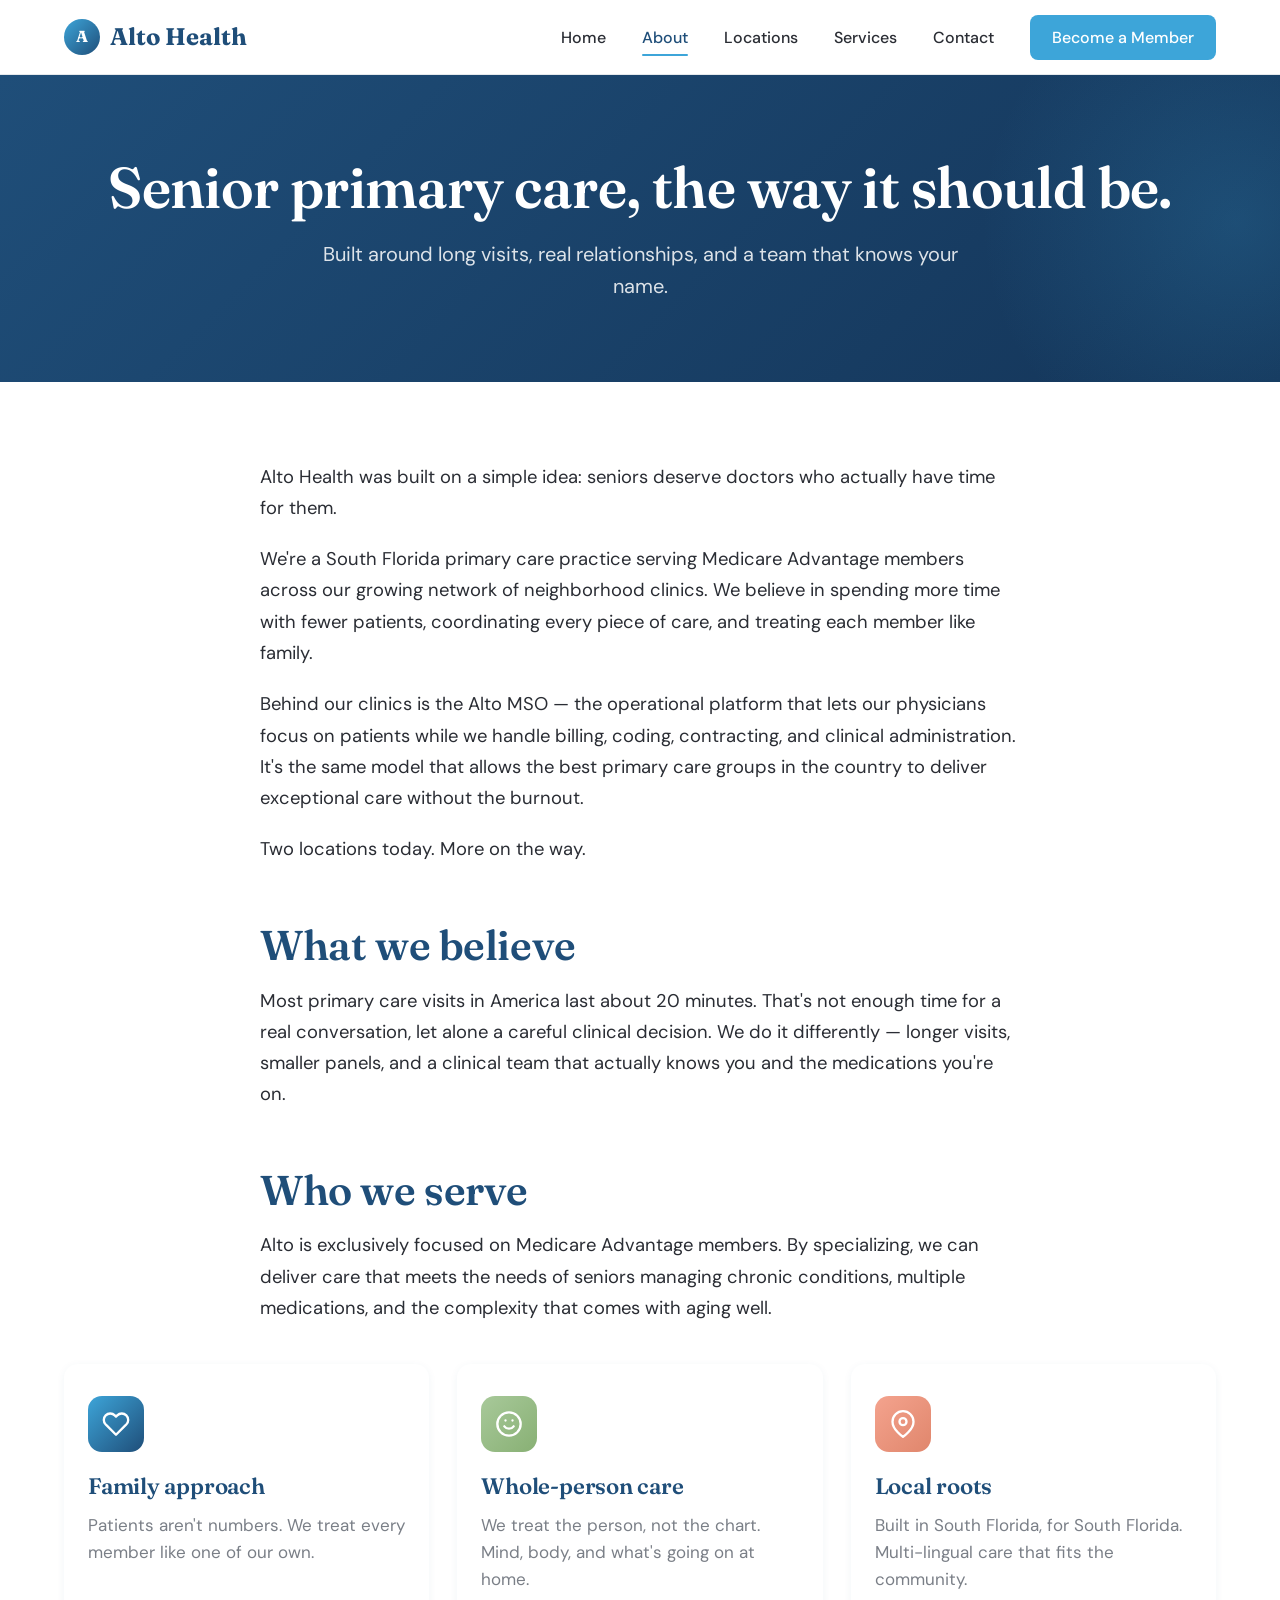
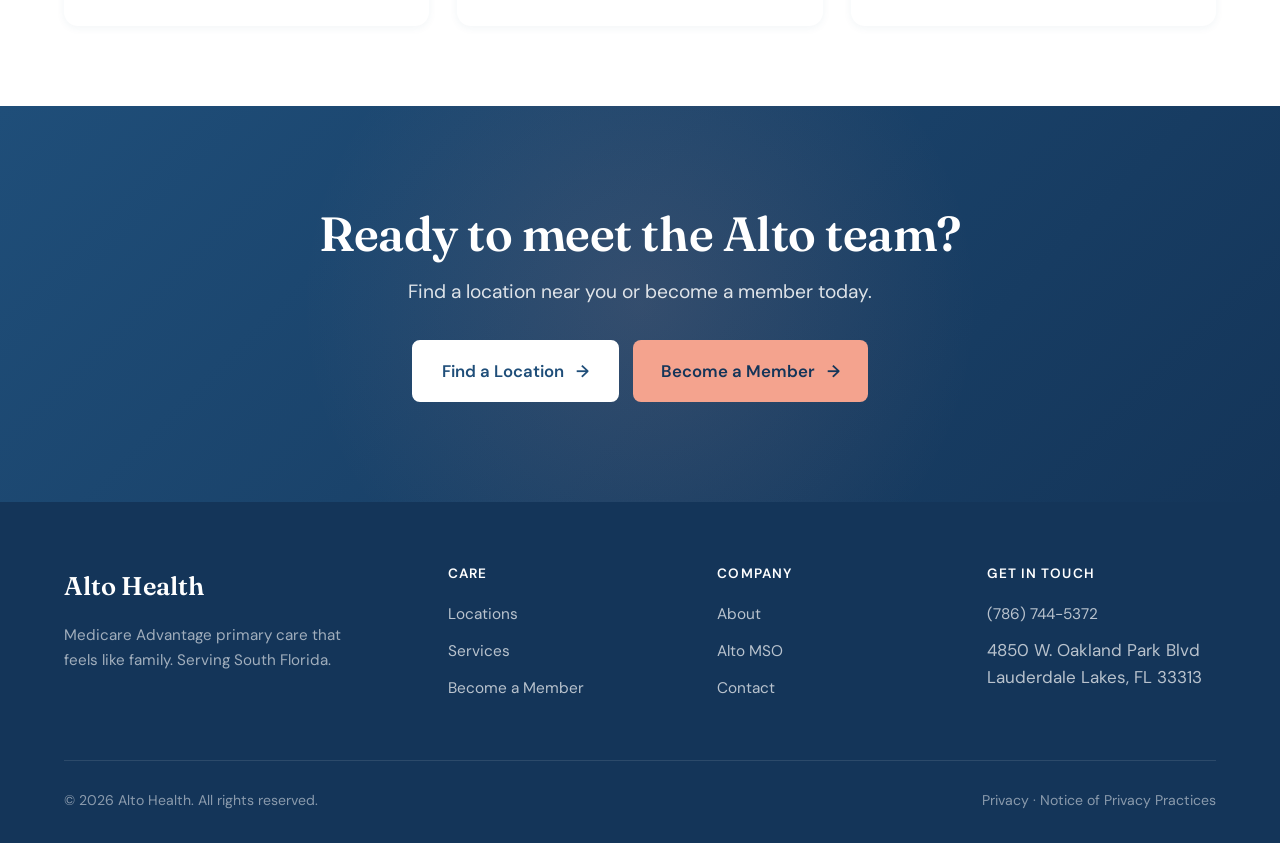
==== about.html @ cd8a2cc4 "Add files via upload" ====
<!DOCTYPE html>
<html lang="en">
<head>
<meta charset="UTF-8" />
<meta name="viewport" content="width=device-width, initial-scale=1.0" />
<title>About | Alto Health</title>
<meta name="description" content="Alto Health is a Medicare Advantage primary care practice serving South Florida — built around long visits, real relationships, and care that's coordinated for you." />
<link rel="preconnect" href="https://fonts.googleapis.com" />
<link rel="preconnect" href="https://fonts.gstatic.com" crossorigin />
<link href="https://fonts.googleapis.com/css2?family=Fraunces:opsz,wght@9..144,500;9..144,600;9..144,700&family=DM+Sans:wght@400;500;600;700&display=swap" rel="stylesheet" />
<link rel="stylesheet" href="styles.css" />
</head>
<body>

<!-- ===== HEADER ===== -->
<header class="site-header">
  <div class="nav-wrap">
    <a href="index.html" class="brand">
      <span class="brand-mark">A</span>
      Alto Health
    </a>
    <button class="mobile-toggle" aria-label="Toggle menu" onclick="document.querySelector('.nav-links').classList.toggle('open')">
      <span></span><span></span><span></span>
    </button>
    <ul class="nav-links">
      <li><a href="index.html">Home</a></li>
      <li><a href="about.html" class="active">About</a></li>
      <li><a href="locations.html">Locations</a></li>
      <li><a href="services.html">Services</a></li>
      <li><a href="contact.html">Contact</a></li>
      <li><a href="become-a-member.html" class="nav-cta">Become a Member</a></li>
    </ul>
  </div>
</header>

<!-- ===== PAGE BANNER ===== -->
<section class="page-banner">
  <div class="container page-banner-inner">
    <h1>Senior primary care, the way it should be.</h1>
    <p>Built around long visits, real relationships, and a team that knows your name.</p>
  </div>
</section>

<!-- ===== ABOUT BODY ===== -->
<section>
  <div class="container">
    <div class="about-body">
      <p>Alto Health was built on a simple idea: seniors deserve doctors who actually have time for them.</p>
      <p>We're a South Florida primary care practice serving Medicare Advantage members across our growing network of neighborhood clinics. We believe in spending more time with fewer patients, coordinating every piece of care, and treating each member like family.</p>
      <p>Behind our clinics is the Alto MSO — the operational platform that lets our physicians focus on patients while we handle billing, coding, contracting, and clinical administration. It's the same model that allows the best primary care groups in the country to deliver exceptional care without the burnout.</p>
      <p>Two locations today. More on the way.</p>

      <h2>What we believe</h2>
      <p>Most primary care visits in America last about 20 minutes. That's not enough time for a real conversation, let alone a careful clinical decision. We do it differently — longer visits, smaller panels, and a clinical team that actually knows you and the medications you're on.</p>

      <h2>Who we serve</h2>
      <p>Alto is exclusively focused on Medicare Advantage members. By specializing, we can deliver care that meets the needs of seniors managing chronic conditions, multiple medications, and the complexity that comes with aging well.</p>
    </div>

    <div class="values-grid">
      <div class="value-card">
        <div class="value-icon">
          <svg width="28" height="28" viewBox="0 0 24 24" fill="none" stroke="currentColor" stroke-width="2" stroke-linecap="round" stroke-linejoin="round"><path d="M20.84 4.61a5.5 5.5 0 0 0-7.78 0L12 5.67l-1.06-1.06a5.5 5.5 0 0 0-7.78 7.78l1.06 1.06L12 21.23l7.78-7.78 1.06-1.06a5.5 5.5 0 0 0 0-7.78z"/></svg>
        </div>
        <h3>Family approach</h3>
        <p>Patients aren't numbers. We treat every member like one of our own.</p>
      </div>
      <div class="value-card">
        <div class="value-icon green">
          <svg width="28" height="28" viewBox="0 0 24 24" fill="none" stroke="currentColor" stroke-width="2" stroke-linecap="round" stroke-linejoin="round"><circle cx="12" cy="12" r="10"/><path d="M8 14s1.5 2 4 2 4-2 4-2"/><line x1="9" y1="9" x2="9.01" y2="9"/><line x1="15" y1="9" x2="15.01" y2="9"/></svg>
        </div>
        <h3>Whole-person care</h3>
        <p>We treat the person, not the chart. Mind, body, and what's going on at home.</p>
      </div>
      <div class="value-card">
        <div class="value-icon coral">
          <svg width="28" height="28" viewBox="0 0 24 24" fill="none" stroke="currentColor" stroke-width="2" stroke-linecap="round" stroke-linejoin="round"><path d="M21 10c0 7-9 13-9 13s-9-6-9-13a9 9 0 0 1 18 0z"/><circle cx="12" cy="10" r="3"/></svg>
        </div>
        <h3>Local roots</h3>
        <p>Built in South Florida, for South Florida. Multi-lingual care that fits the community.</p>
      </div>
    </div>
  </div>
</section>

<!-- ===== FINAL CTA ===== -->
<section class="cta-strip">
  <div class="container cta-strip-inner">
    <h2>Ready to meet the Alto team?</h2>
    <p>Find a location near you or become a member today.</p>
    <div class="hero-ctas" style="justify-content:center;">
      <a href="locations.html" class="btn btn-secondary btn-arrow">Find a Location</a>
      <a href="become-a-member.html" class="btn btn-coral btn-arrow">Become a Member</a>
    </div>
  </div>
</section>

<!-- ===== FOOTER ===== -->
<footer class="site-footer">
  <div class="container">
    <div class="footer-grid">
      <div>
        <div class="footer-brand">Alto Health</div>
        <p class="footer-tagline">Medicare Advantage primary care that feels like family. Serving South Florida.</p>
      </div>
      <div class="footer-col">
        <h4>Care</h4>
        <ul>
          <li><a href="locations.html">Locations</a></li>
          <li><a href="services.html">Services</a></li>
          <li><a href="become-a-member.html">Become a Member</a></li>
        </ul>
      </div>
      <div class="footer-col">
        <h4>Company</h4>
        <ul>
          <li><a href="about.html">About</a></li>
          <li><a href="services.html#mso">Alto MSO</a></li>
          <li><a href="contact.html">Contact</a></li>
        </ul>
      </div>
      <div class="footer-col">
        <h4>Get in Touch</h4>
        <ul>
          <li><a href="tel:7867445372">(786) 744-5372</a></li>
          <li>4850 W. Oakland Park Blvd<br />Lauderdale Lakes, FL 33313</li>
        </ul>
      </div>
    </div>
    <div class="footer-bottom">
      <div>© 2026 Alto Health. All rights reserved.</div>
      <div><a href="#">Privacy</a> · <a href="#">Notice of Privacy Practices</a></div>
    </div>
  </div>
</footer>

</body>
</html>
---- styles.css ----
/* =========================================================
   Alto Health — Shared Stylesheet
   Brand: Senior-focused Medicare Advantage primary care
   ========================================================= */

:root {
  /* Brand colors */
  --alto-blue: #3DA5D9;
  --alto-blue-dark: #2B8AB8;
  --navy: #1F4E79;
  --navy-deep: #143559;
  --coral: #F4A38E;
  --coral-deep: #E0866C;
  --wellness-green: #A8C99A;
  --wellness-green-deep: #88B074;

  /* Neutrals */
  --cloud-white: #F7F9FB;
  --fog-gray: #E5E9EC;
  --fog-gray-warm: #EFEEEA;
  --cool-gray: #7A7F87;
  --charcoal: #2A2D34;
  --white: #FFFFFF;

  /* Type scale */
  --font-display: "Fraunces", Georgia, serif;
  --font-sans: "DM Sans", -apple-system, BlinkMacSystemFont, sans-serif;

  /* Spacing & layout */
  --max-width: 1200px;
  --gutter: 24px;
  --radius-sm: 8px;
  --radius-md: 14px;
  --radius-lg: 24px;

  /* Shadows */
  --shadow-sm: 0 2px 8px rgba(31, 78, 121, 0.06);
  --shadow-md: 0 8px 24px rgba(31, 78, 121, 0.08);
  --shadow-lg: 0 18px 48px rgba(31, 78, 121, 0.12);
}

/* =========================================================
   Reset & base
   ========================================================= */
*, *::before, *::after { box-sizing: border-box; }
html { scroll-behavior: smooth; }
body {
  margin: 0;
  font-family: var(--font-sans);
  font-size: 17px;
  line-height: 1.6;
  color: var(--charcoal);
  background: var(--white);
  -webkit-font-smoothing: antialiased;
  -moz-osx-font-smoothing: grayscale;
}
img { max-width: 100%; height: auto; display: block; }
a { color: var(--navy); text-decoration: none; }
a:hover { color: var(--alto-blue); }

h1, h2, h3, h4 {
  font-family: var(--font-display);
  font-weight: 600;
  letter-spacing: -0.01em;
  color: var(--navy);
  margin: 0 0 16px 0;
  line-height: 1.15;
}
h1 { font-size: clamp(2.4rem, 5vw, 3.6rem); }
h2 { font-size: clamp(1.9rem, 3.5vw, 2.6rem); }
h3 { font-size: 1.4rem; }
h4 { font-size: 1.15rem; }

p { margin: 0 0 16px 0; }

/* =========================================================
   Layout
   ========================================================= */
.container {
  max-width: var(--max-width);
  margin: 0 auto;
  padding: 0 var(--gutter);
}

section { padding: 80px 0; }
@media (max-width: 720px) {
  section { padding: 56px 0; }
}

/* =========================================================
   Header / Navigation
   ========================================================= */
.site-header {
  position: sticky;
  top: 0;
  z-index: 100;
  background: rgba(255, 255, 255, 0.95);
  backdrop-filter: saturate(180%) blur(10px);
  -webkit-backdrop-filter: saturate(180%) blur(10px);
  border-bottom: 1px solid var(--fog-gray);
}
.nav-wrap {
  display: flex;
  align-items: center;
  justify-content: space-between;
  padding: 18px var(--gutter);
  max-width: var(--max-width);
  margin: 0 auto;
}
.brand {
  display: flex;
  align-items: center;
  gap: 10px;
  font-family: var(--font-display);
  font-weight: 700;
  font-size: 1.5rem;
  color: var(--navy);
}
.brand-mark {
  width: 36px;
  height: 36px;
  border-radius: 50%;
  background: linear-gradient(135deg, var(--alto-blue), var(--navy));
  display: inline-flex;
  align-items: center;
  justify-content: center;
  color: white;
  font-family: var(--font-display);
  font-weight: 700;
  font-size: 1rem;
}
.nav-links {
  display: flex;
  align-items: center;
  gap: 36px;
  list-style: none;
  margin: 0;
  padding: 0;
}
.nav-links a {
  color: var(--charcoal);
  font-weight: 500;
  font-size: 1rem;
  padding: 8px 0;
  position: relative;
}
.nav-links a:hover { color: var(--alto-blue); }
.nav-links a.active { color: var(--navy); }
.nav-links a.active::after {
  content: "";
  position: absolute;
  bottom: 0; left: 0; right: 0;
  height: 2px;
  background: var(--alto-blue);
  border-radius: 1px;
}
.nav-cta {
  background: var(--alto-blue);
  color: white !important;
  padding: 12px 22px !important;
  border-radius: var(--radius-sm);
  font-weight: 600;
  transition: background 0.2s ease, transform 0.2s ease;
}
.nav-cta:hover {
  background: var(--alto-blue-dark);
  color: white !important;
  transform: translateY(-1px);
}
.nav-cta::after { display: none !important; }

.mobile-toggle {
  display: none;
  background: none;
  border: none;
  cursor: pointer;
  padding: 8px;
}
.mobile-toggle span {
  display: block;
  width: 24px;
  height: 2px;
  background: var(--navy);
  margin: 5px 0;
  transition: 0.3s;
}

@media (max-width: 880px) {
  .nav-links {
    position: fixed;
    top: 70px;
    right: -100%;
    flex-direction: column;
    background: white;
    width: 80%;
    max-width: 320px;
    height: calc(100vh - 70px);
    padding: 32px 24px;
    gap: 20px;
    align-items: flex-start;
    box-shadow: var(--shadow-lg);
    transition: right 0.3s ease;
  }
  .nav-links.open { right: 0; }
  .nav-links li { width: 100%; }
  .nav-cta { display: inline-block; }
  .mobile-toggle { display: block; }
}

/* =========================================================
   Buttons
   ========================================================= */
.btn {
  display: inline-flex;
  align-items: center;
  justify-content: center;
  gap: 8px;
  padding: 16px 28px;
  border-radius: var(--radius-sm);
  font-family: var(--font-sans);
  font-weight: 600;
  font-size: 1.05rem;
  text-decoration: none;
  border: none;
  cursor: pointer;
  transition: all 0.2s ease;
  white-space: nowrap;
}
.btn-primary {
  background: var(--alto-blue);
  color: white;
}
.btn-primary:hover {
  background: var(--alto-blue-dark);
  color: white;
  transform: translateY(-2px);
  box-shadow: var(--shadow-md);
}
.btn-secondary {
  background: white;
  color: var(--navy);
  border: 2px solid white;
}
.btn-secondary:hover {
  background: transparent;
  color: white;
  border-color: white;
}
.btn-outline {
  background: transparent;
  color: var(--navy);
  border: 2px solid var(--navy);
}
.btn-outline:hover {
  background: var(--navy);
  color: white;
}
.btn-coral {
  background: var(--coral);
  color: var(--navy-deep);
}
.btn-coral:hover {
  background: var(--coral-deep);
  color: var(--navy-deep);
  transform: translateY(-2px);
}
.btn-arrow::after {
  content: "→";
  margin-left: 4px;
  transition: transform 0.2s ease;
}
.btn-arrow:hover::after { transform: translateX(3px); }

/* =========================================================
   Hero
   ========================================================= */
.hero {
  background: linear-gradient(135deg, var(--navy) 0%, var(--navy-deep) 100%);
  color: white;
  padding: 100px 0 120px;
  position: relative;
  overflow: hidden;
}
.hero::before {
  content: "";
  position: absolute;
  top: -50%;
  right: -20%;
  width: 700px;
  height: 700px;
  background: radial-gradient(circle, rgba(61, 165, 217, 0.25) 0%, transparent 60%);
  border-radius: 50%;
  pointer-events: none;
}
.hero::after {
  content: "";
  position: absolute;
  bottom: -30%;
  left: -10%;
  width: 500px;
  height: 500px;
  background: radial-gradient(circle, rgba(244, 163, 142, 0.15) 0%, transparent 60%);
  border-radius: 50%;
  pointer-events: none;
}
.hero-inner {
  position: relative;
  z-index: 2;
  display: grid;
  grid-template-columns: 1.2fr 1fr;
  gap: 60px;
  align-items: center;
}
.hero h1 {
  color: white;
  font-size: clamp(2.6rem, 5vw, 4rem);
  margin-bottom: 20px;
}
.hero-eyebrow {
  display: inline-block;
  font-size: 0.85rem;
  font-weight: 600;
  letter-spacing: 0.12em;
  text-transform: uppercase;
  color: var(--coral);
  margin-bottom: 20px;
}
.hero-sub {
  font-size: 1.25rem;
  line-height: 1.55;
  color: rgba(255, 255, 255, 0.85);
  margin-bottom: 36px;
  max-width: 540px;
}
.hero-ctas {
  display: flex;
  flex-wrap: wrap;
  gap: 14px;
}
.hero-visual {
  position: relative;
  display: flex;
  justify-content: center;
  align-items: center;
}
.hero-visual-card {
  background: rgba(255, 255, 255, 0.08);
  border: 1px solid rgba(255, 255, 255, 0.15);
  border-radius: var(--radius-lg);
  padding: 32px;
  backdrop-filter: blur(20px);
  -webkit-backdrop-filter: blur(20px);
  max-width: 360px;
  text-align: center;
}
.hero-visual-card img {
  width: 180px;
  height: 180px;
  border-radius: 50%;
  object-fit: cover;
  margin: 0 auto 20px;
  border: 4px solid rgba(255, 255, 255, 0.2);
  box-shadow: 0 12px 40px rgba(0, 0, 0, 0.25);
}
.hero-visual-card .doc-name {
  color: white;
  font-family: var(--font-display);
  font-size: 1.4rem;
  font-weight: 600;
  margin-bottom: 4px;
}
.hero-visual-card .doc-meta {
  color: rgba(255, 255, 255, 0.7);
  font-size: 0.95rem;
  margin-bottom: 16px;
}
.hero-visual-card .doc-tag {
  display: inline-block;
  background: var(--wellness-green);
  color: var(--navy-deep);
  font-size: 0.8rem;
  font-weight: 600;
  padding: 6px 14px;
  border-radius: 100px;
  letter-spacing: 0.04em;
}

@media (max-width: 880px) {
  .hero { padding: 60px 0 80px; }
  .hero-inner {
    grid-template-columns: 1fr;
    gap: 40px;
  }
  .hero-visual-card { margin: 0 auto; }
  .hero-ctas .btn { flex: 1 1 auto; }
}

/* =========================================================
   Section: Three value props
   ========================================================= */
.value-props {
  background: var(--cloud-white);
}
.value-grid {
  display: grid;
  grid-template-columns: repeat(3, 1fr);
  gap: 32px;
  margin-top: 40px;
}
.value-card {
  background: white;
  padding: 36px 28px;
  border-radius: var(--radius-md);
  box-shadow: var(--shadow-sm);
  transition: transform 0.25s ease, box-shadow 0.25s ease;
}
.value-card:hover {
  transform: translateY(-4px);
  box-shadow: var(--shadow-md);
}
.value-icon {
  width: 56px;
  height: 56px;
  border-radius: 14px;
  background: linear-gradient(135deg, var(--alto-blue), var(--navy));
  display: flex;
  align-items: center;
  justify-content: center;
  margin-bottom: 22px;
  color: white;
}
.value-icon.coral { background: linear-gradient(135deg, var(--coral), var(--coral-deep)); }
.value-icon.green { background: linear-gradient(135deg, var(--wellness-green), var(--wellness-green-deep)); }
.value-card h3 { color: var(--navy); margin-bottom: 12px; }
.value-card p { color: var(--cool-gray); margin: 0; }

@media (max-width: 880px) {
  .value-grid { grid-template-columns: 1fr; gap: 20px; }
}

/* =========================================================
   Section: Two big feature cards (Locations / Membership)
   ========================================================= */
.feature-pair {
  background: white;
}
.feature-grid {
  display: grid;
  grid-template-columns: 1fr 1fr;
  gap: 32px;
  margin-top: 40px;
}
.feature-card {
  position: relative;
  border-radius: var(--radius-lg);
  padding: 56px 44px;
  overflow: hidden;
  min-height: 320px;
  display: flex;
  flex-direction: column;
  justify-content: space-between;
  color: white;
  transition: transform 0.3s ease;
}
.feature-card:hover { transform: translateY(-6px); }
.feature-card.locations {
  background: linear-gradient(135deg, var(--alto-blue), var(--navy));
}
.feature-card.membership {
  background: linear-gradient(135deg, var(--coral), var(--coral-deep));
  color: var(--navy-deep);
}
.feature-card.membership h3,
.feature-card.membership p { color: var(--navy-deep); }
.feature-card::before {
  content: "";
  position: absolute;
  top: -50%;
  right: -30%;
  width: 400px;
  height: 400px;
  background: radial-gradient(circle, rgba(255, 255, 255, 0.15) 0%, transparent 60%);
  border-radius: 50%;
}
.feature-card-content { position: relative; z-index: 2; }
.feature-card h3 {
  font-size: 2rem;
  color: white;
  margin-bottom: 14px;
}
.feature-card p {
  font-size: 1.15rem;
  line-height: 1.55;
  opacity: 0.95;
  margin-bottom: 28px;
  max-width: 380px;
}
.feature-card-arrow {
  display: inline-flex;
  align-items: center;
  gap: 10px;
  font-weight: 600;
  font-size: 1.1rem;
  color: white;
  position: relative;
  z-index: 2;
}
.feature-card.membership .feature-card-arrow { color: var(--navy-deep); }

@media (max-width: 880px) {
  .feature-grid { grid-template-columns: 1fr; }
  .feature-card { padding: 40px 28px; min-height: 240px; }
}

/* =========================================================
   Section: About teaser
   ========================================================= */
.about-teaser {
  background: var(--cloud-white);
}
.about-grid {
  display: grid;
  grid-template-columns: 1fr 1fr;
  gap: 60px;
  align-items: center;
}
.about-visual {
  background: linear-gradient(135deg, var(--wellness-green), var(--alto-blue));
  border-radius: var(--radius-lg);
  aspect-ratio: 4/3;
  position: relative;
  overflow: hidden;
  display: flex;
  align-items: center;
  justify-content: center;
}
.about-visual::before {
  content: "";
  position: absolute;
  inset: 0;
  background: linear-gradient(135deg, rgba(31,78,121,0.2), transparent);
}
.about-visual-stat {
  position: relative;
  z-index: 2;
  text-align: center;
  color: white;
}
.about-visual-stat .num {
  font-family: var(--font-display);
  font-size: 5rem;
  font-weight: 600;
  line-height: 1;
  margin-bottom: 8px;
}
.about-visual-stat .label {
  font-size: 1.1rem;
  font-weight: 500;
  letter-spacing: 0.05em;
}
.about-content h2 { margin-bottom: 20px; }
.about-content p {
  font-size: 1.1rem;
  color: var(--cool-gray);
  margin-bottom: 24px;
}

@media (max-width: 880px) {
  .about-grid { grid-template-columns: 1fr; gap: 40px; }
}

/* =========================================================
   Section: Final CTA strip
   ========================================================= */
.cta-strip {
  background: linear-gradient(135deg, var(--navy), var(--navy-deep));
  color: white;
  text-align: center;
  padding: 100px 0;
  position: relative;
  overflow: hidden;
}
.cta-strip::before {
  content: "";
  position: absolute;
  top: 50%;
  left: 50%;
  transform: translate(-50%, -50%);
  width: 800px;
  height: 800px;
  background: radial-gradient(circle, rgba(244, 163, 142, 0.12) 0%, transparent 60%);
  border-radius: 50%;
}
.cta-strip-inner { position: relative; z-index: 2; }
.cta-strip h2 {
  color: white;
  font-size: clamp(2rem, 4vw, 3rem);
  margin-bottom: 16px;
}
.cta-strip p {
  font-size: 1.2rem;
  color: rgba(255, 255, 255, 0.85);
  max-width: 600px;
  margin: 0 auto 32px;
}

/* =========================================================
   Page banner (sub-pages)
   ========================================================= */
.page-banner {
  background: linear-gradient(135deg, var(--navy), var(--navy-deep));
  color: white;
  padding: 80px 0;
  text-align: center;
  position: relative;
  overflow: hidden;
}
.page-banner::before {
  content: "";
  position: absolute;
  top: -50%;
  right: -20%;
  width: 600px;
  height: 600px;
  background: radial-gradient(circle, rgba(61, 165, 217, 0.2) 0%, transparent 60%);
  border-radius: 50%;
}
.page-banner-inner { position: relative; z-index: 2; }
.page-banner h1 {
  color: white;
  margin-bottom: 16px;
}
.page-banner p {
  font-size: 1.25rem;
  color: rgba(255, 255, 255, 0.85);
  max-width: 640px;
  margin: 0 auto;
}

/* =========================================================
   Locations page
   ========================================================= */
.locations-grid {
  display: grid;
  grid-template-columns: 1fr 1fr;
  gap: 36px;
  margin-top: 0;
}
.location-card {
  background: white;
  border-radius: var(--radius-lg);
  overflow: hidden;
  box-shadow: var(--shadow-sm);
  transition: transform 0.25s ease, box-shadow 0.25s ease;
  display: flex;
  flex-direction: column;
}
.location-card:hover {
  transform: translateY(-4px);
  box-shadow: var(--shadow-lg);
}
.location-photo {
  width: 100%;
  aspect-ratio: 4/3;
  background: linear-gradient(135deg, var(--alto-blue), var(--navy));
  position: relative;
  display: flex;
  align-items: center;
  justify-content: center;
  overflow: hidden;
}
.location-photo img {
  width: 100%;
  height: 100%;
  object-fit: cover;
  object-position: center top;
}
.location-photo.coming-soon {
  background: linear-gradient(135deg, var(--fog-gray), var(--cool-gray));
  flex-direction: column;
  color: white;
}
.location-photo.coming-soon .badge {
  background: white;
  color: var(--navy);
  padding: 8px 18px;
  border-radius: 100px;
  font-size: 0.85rem;
  font-weight: 600;
  letter-spacing: 0.06em;
  text-transform: uppercase;
  margin-bottom: 16px;
}
.location-photo.coming-soon .icon-large {
  font-size: 4rem;
  opacity: 0.5;
}
.status-badge {
  position: absolute;
  top: 20px;
  left: 20px;
  background: var(--wellness-green);
  color: var(--navy-deep);
  padding: 6px 14px;
  border-radius: 100px;
  font-size: 0.78rem;
  font-weight: 700;
  letter-spacing: 0.06em;
  text-transform: uppercase;
  z-index: 2;
}
.location-body {
  padding: 32px 28px;
  flex: 1;
  display: flex;
  flex-direction: column;
}
.location-city {
  font-family: var(--font-display);
  font-size: 1.75rem;
  font-weight: 600;
  color: var(--navy);
  margin-bottom: 4px;
}
.location-tagline {
  color: var(--cool-gray);
  font-size: 0.95rem;
  margin-bottom: 24px;
}
.location-doctor {
  display: flex;
  gap: 14px;
  align-items: center;
  padding: 16px;
  background: var(--cloud-white);
  border-radius: var(--radius-md);
  margin-bottom: 20px;
}
.location-doctor img {
  width: 56px;
  height: 56px;
  border-radius: 50%;
  object-fit: cover;
}
.location-doctor-name {
  font-weight: 600;
  color: var(--navy);
  margin-bottom: 2px;
}
.location-doctor-meta {
  font-size: 0.88rem;
  color: var(--cool-gray);
}
.location-info { margin-bottom: 24px; }
.location-info-row {
  display: flex;
  gap: 12px;
  align-items: flex-start;
  padding: 10px 0;
  border-bottom: 1px solid var(--fog-gray);
  font-size: 0.98rem;
}
.location-info-row:last-child { border-bottom: none; }
.location-info-icon {
  width: 20px;
  flex-shrink: 0;
  color: var(--alto-blue);
  margin-top: 2px;
}
.location-info-content { flex: 1; }
.location-info-label {
  display: block;
  font-size: 0.78rem;
  font-weight: 600;
  letter-spacing: 0.06em;
  text-transform: uppercase;
  color: var(--cool-gray);
  margin-bottom: 2px;
}
.location-info-value { color: var(--charcoal); }
.location-info-value a { color: var(--charcoal); font-weight: 500; }
.location-info-value a:hover { color: var(--alto-blue); }
.location-actions {
  display: flex;
  gap: 12px;
  margin-top: auto;
  flex-wrap: wrap;
}
.location-actions .btn { flex: 1 1 auto; padding: 14px 20px; font-size: 0.98rem; }

@media (max-width: 880px) {
  .locations-grid { grid-template-columns: 1fr; }
}

/* =========================================================
   Services page
   ========================================================= */
.service-block {
  display: grid;
  grid-template-columns: 1fr 1.3fr;
  gap: 60px;
  align-items: center;
  padding: 80px 0;
  border-bottom: 1px solid var(--fog-gray);
}
.service-block:last-child { border-bottom: none; }
.service-block:nth-child(even) { direction: rtl; }
.service-block:nth-child(even) > * { direction: ltr; }
.service-visual {
  border-radius: var(--radius-lg);
  aspect-ratio: 5/4;
  display: flex;
  flex-direction: column;
  justify-content: center;
  align-items: center;
  padding: 40px;
  position: relative;
  overflow: hidden;
}
.service-visual.clinic {
  background: linear-gradient(135deg, var(--alto-blue), var(--navy));
  color: white;
}
.service-visual.mso {
  background: linear-gradient(135deg, var(--wellness-green), var(--alto-blue));
  color: white;
}
.service-visual::before {
  content: "";
  position: absolute;
  top: -30%;
  right: -20%;
  width: 400px;
  height: 400px;
  background: radial-gradient(circle, rgba(255,255,255,0.15) 0%, transparent 60%);
  border-radius: 50%;
}
.service-visual-content {
  position: relative;
  z-index: 2;
  text-align: center;
}
.service-visual-icon {
  font-size: 4rem;
  margin-bottom: 16px;
  opacity: 0.95;
}
.service-visual-label {
  font-family: var(--font-display);
  font-size: 1.25rem;
  font-weight: 600;
  letter-spacing: 0.04em;
}
.service-content .eyebrow {
  display: inline-block;
  font-size: 0.85rem;
  font-weight: 600;
  letter-spacing: 0.12em;
  text-transform: uppercase;
  color: var(--alto-blue);
  margin-bottom: 14px;
}
.service-content h2 { margin-bottom: 12px; }
.service-content .subhead {
  font-size: 1.2rem;
  color: var(--navy);
  font-weight: 500;
  margin-bottom: 20px;
}
.service-content p { color: var(--cool-gray); font-size: 1.05rem; }
.service-content ul {
  list-style: none;
  padding: 0;
  margin: 24px 0 32px;
}
.service-content ul li {
  padding: 10px 0 10px 32px;
  position: relative;
  color: var(--charcoal);
}
.service-content ul li::before {
  content: "✓";
  position: absolute;
  left: 0;
  top: 10px;
  width: 22px;
  height: 22px;
  background: var(--wellness-green);
  color: var(--navy-deep);
  border-radius: 50%;
  font-size: 0.8rem;
  font-weight: 700;
  display: flex;
  align-items: center;
  justify-content: center;
}

@media (max-width: 880px) {
  .service-block {
    grid-template-columns: 1fr;
    gap: 32px;
    padding: 56px 0;
  }
  .service-block:nth-child(even) { direction: ltr; }
}

/* =========================================================
   Forms (Become a Member, Contact)
   ========================================================= */
.form-section { background: var(--cloud-white); }
.form-grid {
  display: grid;
  grid-template-columns: 1fr 1.2fr;
  gap: 60px;
  align-items: start;
}
.form-content h2 { margin-bottom: 16px; }
.form-content p {
  color: var(--cool-gray);
  font-size: 1.05rem;
  margin-bottom: 24px;
}
.form-content ol {
  padding-left: 0;
  list-style: none;
  counter-reset: stepcount;
  margin-bottom: 32px;
}
.form-content ol li {
  counter-increment: stepcount;
  padding: 12px 0 12px 48px;
  position: relative;
  color: var(--charcoal);
}
.form-content ol li::before {
  content: counter(stepcount);
  position: absolute;
  left: 0;
  top: 8px;
  width: 32px;
  height: 32px;
  background: var(--alto-blue);
  color: white;
  border-radius: 50%;
  font-family: var(--font-display);
  font-weight: 600;
  display: flex;
  align-items: center;
  justify-content: center;
}
.form-callout {
  background: var(--navy);
  color: white;
  padding: 20px 24px;
  border-radius: var(--radius-md);
  margin-top: 20px;
}
.form-callout strong {
  display: block;
  font-family: var(--font-display);
  font-size: 1.5rem;
  margin-top: 4px;
}

.form-card {
  background: white;
  padding: 40px;
  border-radius: var(--radius-lg);
  box-shadow: var(--shadow-md);
}
.form-card h3 {
  margin-bottom: 24px;
  color: var(--navy);
}
.form-row {
  display: grid;
  grid-template-columns: 1fr 1fr;
  gap: 16px;
  margin-bottom: 16px;
}
.form-field {
  display: flex;
  flex-direction: column;
  margin-bottom: 16px;
}
.form-field label {
  font-size: 0.88rem;
  font-weight: 600;
  color: var(--charcoal);
  margin-bottom: 6px;
}
.form-field input,
.form-field select,
.form-field textarea {
  font-family: var(--font-sans);
  font-size: 1rem;
  padding: 12px 14px;
  border: 1.5px solid var(--fog-gray);
  border-radius: var(--radius-sm);
  background: white;
  color: var(--charcoal);
  transition: border-color 0.2s ease;
}
.form-field input:focus,
.form-field select:focus,
.form-field textarea:focus {
  outline: none;
  border-color: var(--alto-blue);
}
.form-field textarea { resize: vertical; min-height: 100px; }
.form-card .btn { width: 100%; margin-top: 8px; }

@media (max-width: 880px) {
  .form-grid { grid-template-columns: 1fr; gap: 40px; }
  .form-row { grid-template-columns: 1fr; }
  .form-card { padding: 28px; }
}

/* =========================================================
   About page
   ========================================================= */
.about-body {
  max-width: 760px;
  margin: 0 auto;
  font-size: 1.15rem;
  color: var(--charcoal);
}
.about-body p { margin-bottom: 20px; line-height: 1.7; }
.about-body h2 {
  margin-top: 56px;
  margin-bottom: 16px;
}
.about-body h2:first-child { margin-top: 0; }

.values-grid {
  display: grid;
  grid-template-columns: repeat(3, 1fr);
  gap: 28px;
  margin-top: 40px;
}
.values-grid .value-card { padding: 32px 24px; }

@media (max-width: 880px) {
  .values-grid { grid-template-columns: 1fr; }
}

/* =========================================================
   Footer
   ========================================================= */
.site-footer {
  background: var(--navy-deep);
  color: rgba(255, 255, 255, 0.7);
  padding: 64px 0 32px;
}
.footer-grid {
  display: grid;
  grid-template-columns: 1.5fr 1fr 1fr 1fr;
  gap: 40px;
  margin-bottom: 48px;
}
.footer-brand {
  font-family: var(--font-display);
  color: white;
  font-size: 1.6rem;
  font-weight: 600;
  margin-bottom: 16px;
}
.footer-tagline {
  color: rgba(255, 255, 255, 0.6);
  font-size: 0.95rem;
  line-height: 1.6;
  max-width: 280px;
}
.footer-col h4 {
  color: white;
  font-family: var(--font-sans);
  font-size: 0.85rem;
  font-weight: 600;
  text-transform: uppercase;
  letter-spacing: 0.08em;
  margin-bottom: 18px;
}
.footer-col ul { list-style: none; padding: 0; margin: 0; }
.footer-col li { margin-bottom: 10px; }
.footer-col a {
  color: rgba(255, 255, 255, 0.7);
  font-size: 0.96rem;
}
.footer-col a:hover { color: white; }
.footer-bottom {
  padding-top: 28px;
  border-top: 1px solid rgba(255, 255, 255, 0.1);
  display: flex;
  justify-content: space-between;
  align-items: center;
  flex-wrap: wrap;
  gap: 16px;
  font-size: 0.88rem;
  color: rgba(255, 255, 255, 0.5);
}
.footer-bottom a { color: rgba(255, 255, 255, 0.5); }
.footer-bottom a:hover { color: white; }

@media (max-width: 880px) {
  .footer-grid { grid-template-columns: 1fr 1fr; gap: 32px; }
}
@media (max-width: 520px) {
  .footer-grid { grid-template-columns: 1fr; }
}

/* =========================================================
   Utilities
   ========================================================= */
.section-eyebrow {
  display: block;
  font-size: 0.85rem;
  font-weight: 600;
  letter-spacing: 0.12em;
  text-transform: uppercase;
  color: var(--alto-blue);
  margin-bottom: 14px;
}
.text-center { text-align: center; }
.section-header {
  text-align: center;
  max-width: 720px;
  margin: 0 auto 16px;
}
.section-header p {
  font-size: 1.15rem;
  color: var(--cool-gray);
}
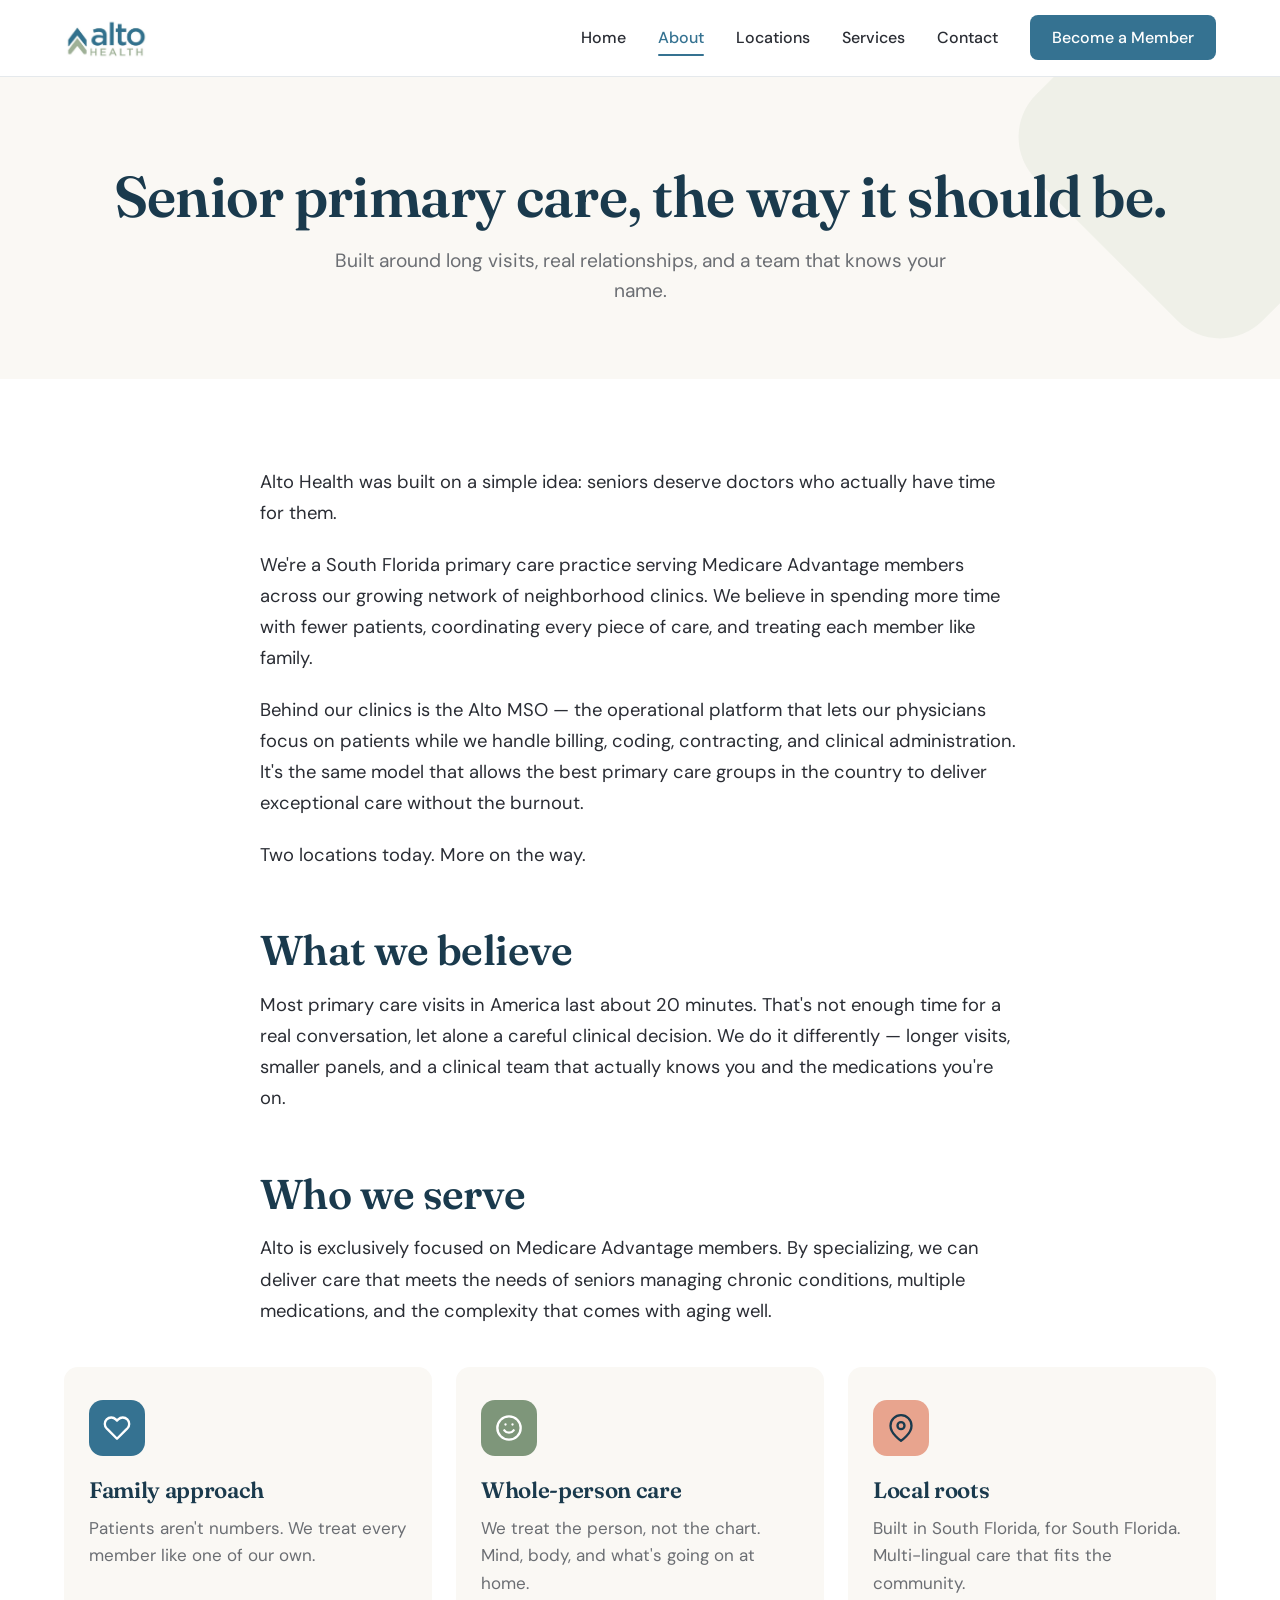
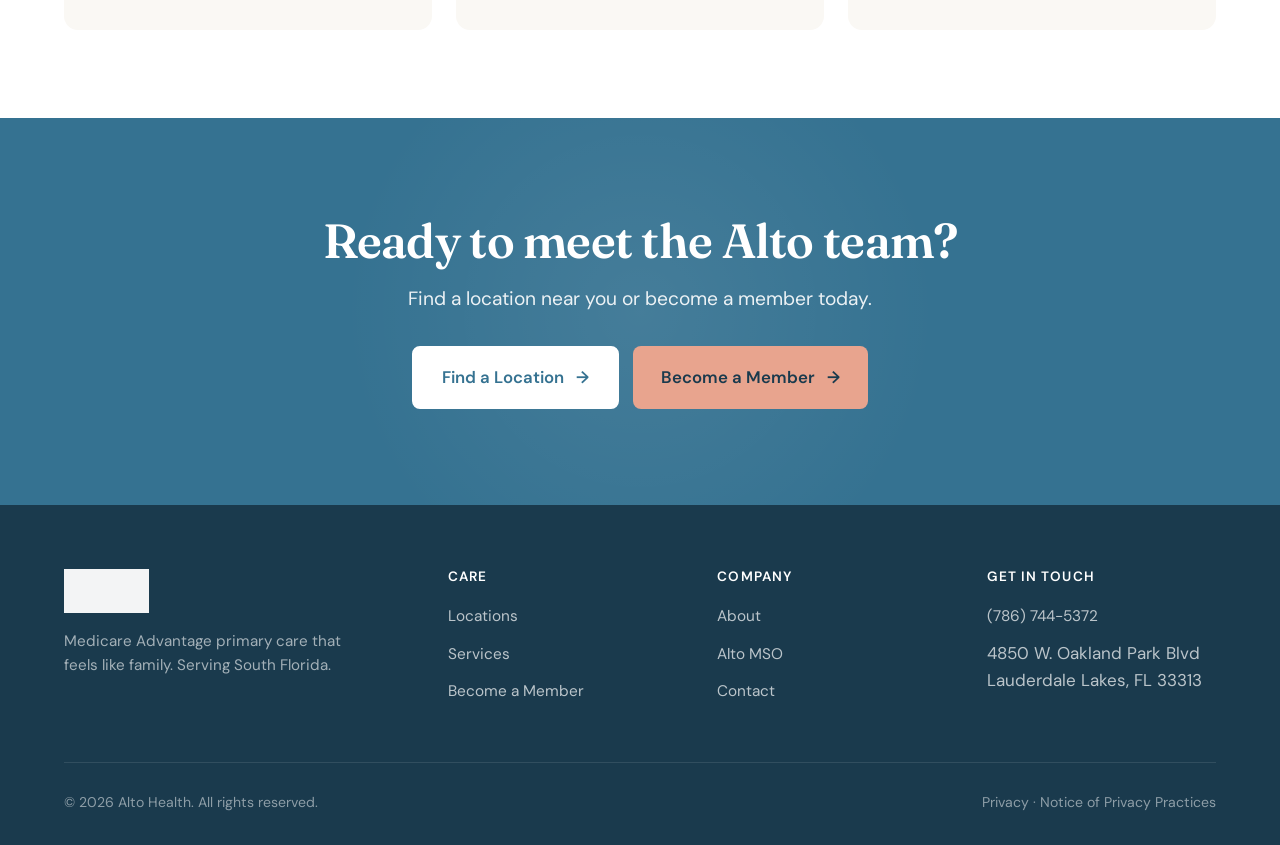
==== commit d8c79022: "v2 — real logo, brand colors, clean hero" ====
--- a/about.html
+++ b/about.html
@@ -12,12 +12,10 @@
 </head>
 <body>
 
-<!-- ===== HEADER ===== -->
 <header class="site-header">
   <div class="nav-wrap">
     <a href="index.html" class="brand">
-      <span class="brand-mark">A</span>
-      Alto Health
+      <img src="images/alto-logo.jpg" alt="Alto Health" />
     </a>
     <button class="mobile-toggle" aria-label="Toggle menu" onclick="document.querySelector('.nav-links').classList.toggle('open')">
       <span></span><span></span><span></span>
@@ -33,7 +31,6 @@
   </div>
 </header>
 
-<!-- ===== PAGE BANNER ===== -->
 <section class="page-banner">
   <div class="container page-banner-inner">
     <h1>Senior primary care, the way it should be.</h1>
@@ -41,17 +38,16 @@
   </div>
 </section>
 
-<!-- ===== ABOUT BODY ===== -->
 <section>
   <div class="container">
     <div class="about-body">
       <p>Alto Health was built on a simple idea: seniors deserve doctors who actually have time for them.</p>
       <p>We're a South Florida primary care practice serving Medicare Advantage members across our growing network of neighborhood clinics. We believe in spending more time with fewer patients, coordinating every piece of care, and treating each member like family.</p>
-      <p>Behind our clinics is the Alto MSO — the operational platform that lets our physicians focus on patients while we handle billing, coding, contracting, and clinical administration. It's the same model that allows the best primary care groups in the country to deliver exceptional care without the burnout.</p>
+      <p>Behind our clinics is the Alto MSO &mdash; the operational platform that lets our physicians focus on patients while we handle billing, coding, contracting, and clinical administration. It's the same model that allows the best primary care groups in the country to deliver exceptional care without the burnout.</p>
       <p>Two locations today. More on the way.</p>
 
       <h2>What we believe</h2>
-      <p>Most primary care visits in America last about 20 minutes. That's not enough time for a real conversation, let alone a careful clinical decision. We do it differently — longer visits, smaller panels, and a clinical team that actually knows you and the medications you're on.</p>
+      <p>Most primary care visits in America last about 20 minutes. That's not enough time for a real conversation, let alone a careful clinical decision. We do it differently &mdash; longer visits, smaller panels, and a clinical team that actually knows you and the medications you're on.</p>
 
       <h2>Who we serve</h2>
       <p>Alto is exclusively focused on Medicare Advantage members. By specializing, we can deliver care that meets the needs of seniors managing chronic conditions, multiple medications, and the complexity that comes with aging well.</p>
@@ -66,7 +62,7 @@
         <p>Patients aren't numbers. We treat every member like one of our own.</p>
       </div>
       <div class="value-card">
-        <div class="value-icon green">
+        <div class="value-icon sage">
           <svg width="28" height="28" viewBox="0 0 24 24" fill="none" stroke="currentColor" stroke-width="2" stroke-linecap="round" stroke-linejoin="round"><circle cx="12" cy="12" r="10"/><path d="M8 14s1.5 2 4 2 4-2 4-2"/><line x1="9" y1="9" x2="9.01" y2="9"/><line x1="15" y1="9" x2="15.01" y2="9"/></svg>
         </div>
         <h3>Whole-person care</h3>
@@ -83,24 +79,22 @@
   </div>
 </section>
 
-<!-- ===== FINAL CTA ===== -->
 <section class="cta-strip">
   <div class="container cta-strip-inner">
     <h2>Ready to meet the Alto team?</h2>
     <p>Find a location near you or become a member today.</p>
     <div class="hero-ctas" style="justify-content:center;">
-      <a href="locations.html" class="btn btn-secondary btn-arrow">Find a Location</a>
+      <a href="locations.html" class="btn btn-secondary btn-arrow" style="background:white;border-color:white;color:var(--alto-teal);">Find a Location</a>
       <a href="become-a-member.html" class="btn btn-coral btn-arrow">Become a Member</a>
     </div>
   </div>
 </section>
 
-<!-- ===== FOOTER ===== -->
 <footer class="site-footer">
   <div class="container">
     <div class="footer-grid">
       <div>
-        <div class="footer-brand">Alto Health</div>
+        <div class="footer-brand"><img src="images/alto-logo.jpg" alt="Alto Health" /></div>
         <p class="footer-tagline">Medicare Advantage primary care that feels like family. Serving South Florida.</p>
       </div>
       <div class="footer-col">
@@ -135,4 +129,4 @@
 </footer>
 
 </body>
-</html>
+</html>
--- a/styles.css
+++ b/styles.css
@@ -1,32 +1,36 @@
 /* =========================================================
    Alto Health — Shared Stylesheet
    Brand: Senior-focused Medicare Advantage primary care
+   Palette sampled from actual Alto logo
    ========================================================= */
 
 :root {
-  /* Brand colors */
-  --alto-blue: #3DA5D9;
-  --alto-blue-dark: #2B8AB8;
-  --navy: #1F4E79;
-  --navy-deep: #143559;
-  --coral: #F4A38E;
-  --coral-deep: #E0866C;
-  --wellness-green: #A8C99A;
-  --wellness-green-deep: #88B074;
+  /* Brand colors — sampled from logo */
+  --alto-teal: #357291;
+  --alto-teal-dark: #264F66;
+  --alto-teal-deep: #1A3A4D;
+  --alto-sage: #9FB197;
+  --alto-sage-dark: #7E967A;
+
+  /* Supporting */
+  --navy-deep: #1A3A4D;
+  --coral: #E8A48E;
+  --coral-deep: #D08A75;
 
   /* Neutrals */
-  --cloud-white: #F7F9FB;
+  --cream: #FAF8F4;
+  --cloud-white: #F5F2EC;
+  --warm-tan: #E8E0D2;
   --fog-gray: #E5E9EC;
-  --fog-gray-warm: #EFEEEA;
-  --cool-gray: #7A7F87;
+  --cool-gray: #6B6E73;
   --charcoal: #2A2D34;
   --white: #FFFFFF;
 
-  /* Type scale */
+  /* Type */
   --font-display: "Fraunces", Georgia, serif;
   --font-sans: "DM Sans", -apple-system, BlinkMacSystemFont, sans-serif;
 
-  /* Spacing & layout */
+  /* Layout */
   --max-width: 1200px;
   --gutter: 24px;
   --radius-sm: 8px;
@@ -34,14 +38,11 @@
   --radius-lg: 24px;
 
   /* Shadows */
-  --shadow-sm: 0 2px 8px rgba(31, 78, 121, 0.06);
-  --shadow-md: 0 8px 24px rgba(31, 78, 121, 0.08);
-  --shadow-lg: 0 18px 48px rgba(31, 78, 121, 0.12);
-}
-
-/* =========================================================
-   Reset & base
-   ========================================================= */
+  --shadow-sm: 0 2px 8px rgba(26, 58, 77, 0.06);
+  --shadow-md: 0 8px 24px rgba(26, 58, 77, 0.08);
+  --shadow-lg: 0 18px 48px rgba(26, 58, 77, 0.12);
+}
+
 *, *::before, *::after { box-sizing: border-box; }
 html { scroll-behavior: smooth; }
 body {
@@ -55,1078 +56,452 @@
   -moz-osx-font-smoothing: grayscale;
 }
 img { max-width: 100%; height: auto; display: block; }
-a { color: var(--navy); text-decoration: none; }
-a:hover { color: var(--alto-blue); }
+a { color: var(--alto-teal); text-decoration: none; }
+a:hover { color: var(--alto-teal-dark); }
 
 h1, h2, h3, h4 {
   font-family: var(--font-display);
   font-weight: 600;
-  letter-spacing: -0.01em;
-  color: var(--navy);
+  letter-spacing: -0.015em;
+  color: var(--navy-deep);
   margin: 0 0 16px 0;
-  line-height: 1.15;
+  line-height: 1.12;
 }
 h1 { font-size: clamp(2.4rem, 5vw, 3.6rem); }
 h2 { font-size: clamp(1.9rem, 3.5vw, 2.6rem); }
 h3 { font-size: 1.4rem; }
 h4 { font-size: 1.15rem; }
-
 p { margin: 0 0 16px 0; }
 
-/* =========================================================
-   Layout
-   ========================================================= */
-.container {
-  max-width: var(--max-width);
-  margin: 0 auto;
-  padding: 0 var(--gutter);
-}
-
-section { padding: 80px 0; }
-@media (max-width: 720px) {
-  section { padding: 56px 0; }
-}
-
-/* =========================================================
-   Header / Navigation
-   ========================================================= */
+.container { max-width: var(--max-width); margin: 0 auto; padding: 0 var(--gutter); }
+section { padding: 88px 0; }
+@media (max-width: 720px) { section { padding: 56px 0; } }
+
+/* HEADER */
 .site-header {
-  position: sticky;
-  top: 0;
-  z-index: 100;
-  background: rgba(255, 255, 255, 0.95);
+  position: sticky; top: 0; z-index: 100;
+  background: rgba(255,255,255,0.96);
   backdrop-filter: saturate(180%) blur(10px);
   -webkit-backdrop-filter: saturate(180%) blur(10px);
   border-bottom: 1px solid var(--fog-gray);
 }
 .nav-wrap {
-  display: flex;
-  align-items: center;
-  justify-content: space-between;
-  padding: 18px var(--gutter);
-  max-width: var(--max-width);
-  margin: 0 auto;
-}
-.brand {
-  display: flex;
-  align-items: center;
-  gap: 10px;
-  font-family: var(--font-display);
-  font-weight: 700;
-  font-size: 1.5rem;
-  color: var(--navy);
-}
-.brand-mark {
-  width: 36px;
-  height: 36px;
-  border-radius: 50%;
-  background: linear-gradient(135deg, var(--alto-blue), var(--navy));
-  display: inline-flex;
-  align-items: center;
-  justify-content: center;
-  color: white;
-  font-family: var(--font-display);
-  font-weight: 700;
-  font-size: 1rem;
-}
-.nav-links {
-  display: flex;
-  align-items: center;
-  gap: 36px;
-  list-style: none;
-  margin: 0;
-  padding: 0;
-}
+  display: flex; align-items: center; justify-content: space-between;
+  padding: 16px var(--gutter);
+  max-width: var(--max-width); margin: 0 auto; gap: 24px;
+}
+.brand { display: flex; align-items: center; text-decoration: none; flex-shrink: 0; }
+.brand img { height: 44px; width: auto; display: block; }
+.nav-links { display: flex; align-items: center; gap: 32px; list-style: none; margin: 0; padding: 0; }
 .nav-links a {
-  color: var(--charcoal);
-  font-weight: 500;
-  font-size: 1rem;
-  padding: 8px 0;
-  position: relative;
-}
-.nav-links a:hover { color: var(--alto-blue); }
-.nav-links a.active { color: var(--navy); }
+  color: var(--charcoal); font-weight: 500; font-size: 1rem;
+  padding: 8px 0; position: relative; transition: color 0.2s ease;
+}
+.nav-links a:hover { color: var(--alto-teal); }
+.nav-links a.active { color: var(--alto-teal); }
 .nav-links a.active::after {
-  content: "";
-  position: absolute;
-  bottom: 0; left: 0; right: 0;
-  height: 2px;
-  background: var(--alto-blue);
-  border-radius: 1px;
+  content: ""; position: absolute; bottom: 0; left: 0; right: 0;
+  height: 2px; background: var(--alto-teal); border-radius: 1px;
 }
 .nav-cta {
-  background: var(--alto-blue);
-  color: white !important;
-  padding: 12px 22px !important;
-  border-radius: var(--radius-sm);
-  font-weight: 600;
-  transition: background 0.2s ease, transform 0.2s ease;
-}
-.nav-cta:hover {
-  background: var(--alto-blue-dark);
-  color: white !important;
-  transform: translateY(-1px);
-}
+  background: var(--alto-teal); color: white !important;
+  padding: 12px 22px !important; border-radius: var(--radius-sm);
+  font-weight: 600; transition: background 0.2s ease, transform 0.2s ease;
+}
+.nav-cta:hover { background: var(--alto-teal-dark); color: white !important; transform: translateY(-1px); }
 .nav-cta::after { display: none !important; }
 
-.mobile-toggle {
-  display: none;
-  background: none;
-  border: none;
-  cursor: pointer;
-  padding: 8px;
-}
+.mobile-toggle { display: none; background: none; border: none; cursor: pointer; padding: 8px; }
 .mobile-toggle span {
-  display: block;
-  width: 24px;
-  height: 2px;
-  background: var(--navy);
-  margin: 5px 0;
-  transition: 0.3s;
+  display: block; width: 24px; height: 2px;
+  background: var(--navy-deep); margin: 5px 0; transition: 0.3s;
 }
 
 @media (max-width: 880px) {
   .nav-links {
-    position: fixed;
-    top: 70px;
-    right: -100%;
-    flex-direction: column;
-    background: white;
-    width: 80%;
-    max-width: 320px;
-    height: calc(100vh - 70px);
-    padding: 32px 24px;
-    gap: 20px;
-    align-items: flex-start;
-    box-shadow: var(--shadow-lg);
-    transition: right 0.3s ease;
+    position: fixed; top: 76px; right: -100%;
+    flex-direction: column; background: white;
+    width: 80%; max-width: 320px; height: calc(100vh - 76px);
+    padding: 32px 24px; gap: 20px; align-items: flex-start;
+    box-shadow: var(--shadow-lg); transition: right 0.3s ease;
   }
   .nav-links.open { right: 0; }
   .nav-links li { width: 100%; }
   .nav-cta { display: inline-block; }
   .mobile-toggle { display: block; }
-}
-
-/* =========================================================
-   Buttons
-   ========================================================= */
+  .brand img { height: 38px; }
+}
+
+/* BUTTONS */
 .btn {
-  display: inline-flex;
-  align-items: center;
-  justify-content: center;
-  gap: 8px;
-  padding: 16px 28px;
-  border-radius: var(--radius-sm);
-  font-family: var(--font-sans);
-  font-weight: 600;
-  font-size: 1.05rem;
-  text-decoration: none;
-  border: none;
-  cursor: pointer;
-  transition: all 0.2s ease;
-  white-space: nowrap;
-}
-.btn-primary {
-  background: var(--alto-blue);
-  color: white;
-}
-.btn-primary:hover {
-  background: var(--alto-blue-dark);
-  color: white;
-  transform: translateY(-2px);
-  box-shadow: var(--shadow-md);
-}
-.btn-secondary {
-  background: white;
-  color: var(--navy);
-  border: 2px solid white;
-}
-.btn-secondary:hover {
-  background: transparent;
-  color: white;
-  border-color: white;
-}
-.btn-outline {
-  background: transparent;
-  color: var(--navy);
-  border: 2px solid var(--navy);
-}
-.btn-outline:hover {
-  background: var(--navy);
-  color: white;
-}
-.btn-coral {
-  background: var(--coral);
-  color: var(--navy-deep);
-}
-.btn-coral:hover {
-  background: var(--coral-deep);
-  color: var(--navy-deep);
-  transform: translateY(-2px);
-}
-.btn-arrow::after {
-  content: "→";
-  margin-left: 4px;
-  transition: transform 0.2s ease;
-}
+  display: inline-flex; align-items: center; justify-content: center; gap: 8px;
+  padding: 16px 28px; border-radius: var(--radius-sm);
+  font-family: var(--font-sans); font-weight: 600; font-size: 1.05rem;
+  text-decoration: none; border: none; cursor: pointer;
+  transition: all 0.2s ease; white-space: nowrap;
+}
+.btn-primary { background: var(--alto-teal); color: white; }
+.btn-primary:hover { background: var(--alto-teal-dark); color: white; transform: translateY(-2px); box-shadow: var(--shadow-md); }
+.btn-secondary { background: white; color: var(--alto-teal); border: 2px solid var(--alto-teal); }
+.btn-secondary:hover { background: var(--alto-teal); color: white; transform: translateY(-2px); }
+.btn-outline { background: transparent; color: var(--navy-deep); border: 2px solid var(--navy-deep); }
+.btn-outline:hover { background: var(--navy-deep); color: white; }
+.btn-coral { background: var(--coral); color: var(--navy-deep); }
+.btn-coral:hover { background: var(--coral-deep); color: var(--navy-deep); transform: translateY(-2px); }
+.btn-arrow::after { content: "→"; margin-left: 4px; transition: transform 0.2s ease; }
 .btn-arrow:hover::after { transform: translateX(3px); }
 
-/* =========================================================
-   Hero
-   ========================================================= */
+/* HERO — clean, centered, balanced */
 .hero {
-  background: linear-gradient(135deg, var(--navy) 0%, var(--navy-deep) 100%);
-  color: white;
-  padding: 100px 0 120px;
-  position: relative;
-  overflow: hidden;
+  background: var(--cream);
+  padding: 120px 0 100px;
+  position: relative; overflow: hidden; text-align: center;
 }
 .hero::before {
-  content: "";
-  position: absolute;
-  top: -50%;
-  right: -20%;
-  width: 700px;
-  height: 700px;
-  background: radial-gradient(circle, rgba(61, 165, 217, 0.25) 0%, transparent 60%);
+  content: ""; position: absolute; top: -80px; left: -80px;
+  width: 320px; height: 320px;
+  background: var(--alto-sage); opacity: 0.14;
+  transform: rotate(45deg); border-radius: 60px; pointer-events: none;
+}
+.hero::after {
+  content: ""; position: absolute; bottom: -100px; right: -100px;
+  width: 380px; height: 380px;
+  background: var(--alto-teal); opacity: 0.10;
+  transform: rotate(45deg); border-radius: 60px; pointer-events: none;
+}
+.hero-inner { position: relative; z-index: 2; max-width: 880px; margin: 0 auto; }
+.hero-eyebrow {
+  display: inline-block; font-size: 0.82rem; font-weight: 600;
+  letter-spacing: 0.14em; text-transform: uppercase;
+  color: var(--alto-teal); margin-bottom: 24px;
+  padding: 6px 18px; background: rgba(53, 114, 145, 0.08); border-radius: 100px;
+}
+.hero h1 {
+  font-size: clamp(2.6rem, 6vw, 4.4rem);
+  margin-bottom: 24px; letter-spacing: -0.02em; line-height: 1.05;
+}
+.hero h1 .highlight { color: var(--alto-teal); font-style: italic; }
+.hero-sub {
+  font-size: clamp(1.1rem, 1.6vw, 1.3rem); line-height: 1.55;
+  color: var(--cool-gray); margin: 0 auto 40px; max-width: 620px;
+}
+.hero-ctas { display: flex; gap: 14px; justify-content: center; flex-wrap: wrap; }
+.hero-meta {
+  display: flex; gap: 28px; justify-content: center;
+  margin-top: 56px; flex-wrap: wrap;
+  padding-top: 36px; border-top: 1px solid rgba(26, 58, 77, 0.1);
+}
+.hero-meta-item { display: flex; align-items: center; gap: 10px; font-size: 0.95rem; color: var(--cool-gray); }
+.hero-meta-item svg { color: var(--alto-teal); flex-shrink: 0; }
+.hero-meta-item strong { color: var(--navy-deep); font-weight: 600; }
+
+@media (max-width: 720px) {
+  .hero { padding: 72px 0 64px; }
+  .hero-ctas .btn { flex: 1 1 100%; max-width: 360px; }
+  .hero-meta { gap: 16px; flex-direction: column; align-items: center; margin-top: 40px; padding-top: 28px; }
+}
+
+/* VALUE PROPS */
+.value-props { background: white; }
+.value-grid {
+  display: grid; grid-template-columns: repeat(3, 1fr); gap: 28px; margin-top: 40px;
+}
+.value-card {
+  background: var(--cream); padding: 36px 28px; border-radius: var(--radius-md);
+  transition: transform 0.25s ease, box-shadow 0.25s ease;
+  border: 1px solid transparent;
+}
+.value-card:hover { transform: translateY(-4px); box-shadow: var(--shadow-md); border-color: var(--alto-sage); }
+.value-icon {
+  width: 56px; height: 56px; border-radius: 14px;
+  background: var(--alto-teal); display: flex; align-items: center; justify-content: center;
+  margin-bottom: 22px; color: white;
+}
+.value-icon.sage { background: var(--alto-sage-dark); }
+.value-icon.coral { background: var(--coral); color: var(--navy-deep); }
+.value-card h3 { color: var(--navy-deep); margin-bottom: 12px; }
+.value-card p { color: var(--cool-gray); margin: 0; }
+
+@media (max-width: 880px) { .value-grid { grid-template-columns: 1fr; gap: 18px; } }
+
+/* TWO BIG FEATURE CARDS */
+.feature-pair { background: var(--cream); }
+.feature-grid { display: grid; grid-template-columns: 1fr 1fr; gap: 28px; margin-top: 40px; }
+.feature-card {
+  position: relative; border-radius: var(--radius-lg); padding: 56px 44px;
+  overflow: hidden; min-height: 320px;
+  display: flex; flex-direction: column; justify-content: space-between;
+  color: white; transition: transform 0.3s ease; text-decoration: none;
+}
+.feature-card:hover { transform: translateY(-6px); }
+.feature-card.locations { background: var(--alto-teal); }
+.feature-card.membership { background: var(--alto-sage-dark); }
+.feature-card::before {
+  content: ""; position: absolute; top: -50%; right: -30%;
+  width: 400px; height: 400px;
+  background: radial-gradient(circle, rgba(255,255,255,0.12) 0%, transparent 60%);
   border-radius: 50%;
-  pointer-events: none;
-}
-.hero::after {
-  content: "";
-  position: absolute;
-  bottom: -30%;
-  left: -10%;
-  width: 500px;
-  height: 500px;
-  background: radial-gradient(circle, rgba(244, 163, 142, 0.15) 0%, transparent 60%);
-  border-radius: 50%;
-  pointer-events: none;
-}
-.hero-inner {
-  position: relative;
-  z-index: 2;
-  display: grid;
-  grid-template-columns: 1.2fr 1fr;
-  gap: 60px;
-  align-items: center;
-}
-.hero h1 {
-  color: white;
-  font-size: clamp(2.6rem, 5vw, 4rem);
-  margin-bottom: 20px;
-}
-.hero-eyebrow {
-  display: inline-block;
-  font-size: 0.85rem;
-  font-weight: 600;
-  letter-spacing: 0.12em;
-  text-transform: uppercase;
-  color: var(--coral);
-  margin-bottom: 20px;
-}
-.hero-sub {
-  font-size: 1.25rem;
-  line-height: 1.55;
-  color: rgba(255, 255, 255, 0.85);
-  margin-bottom: 36px;
-  max-width: 540px;
-}
-.hero-ctas {
-  display: flex;
-  flex-wrap: wrap;
-  gap: 14px;
-}
-.hero-visual {
-  position: relative;
-  display: flex;
-  justify-content: center;
-  align-items: center;
-}
-.hero-visual-card {
-  background: rgba(255, 255, 255, 0.08);
-  border: 1px solid rgba(255, 255, 255, 0.15);
-  border-radius: var(--radius-lg);
-  padding: 32px;
-  backdrop-filter: blur(20px);
-  -webkit-backdrop-filter: blur(20px);
-  max-width: 360px;
-  text-align: center;
-}
-.hero-visual-card img {
-  width: 180px;
-  height: 180px;
-  border-radius: 50%;
-  object-fit: cover;
-  margin: 0 auto 20px;
-  border: 4px solid rgba(255, 255, 255, 0.2);
-  box-shadow: 0 12px 40px rgba(0, 0, 0, 0.25);
-}
-.hero-visual-card .doc-name {
-  color: white;
-  font-family: var(--font-display);
-  font-size: 1.4rem;
-  font-weight: 600;
-  margin-bottom: 4px;
-}
-.hero-visual-card .doc-meta {
-  color: rgba(255, 255, 255, 0.7);
-  font-size: 0.95rem;
-  margin-bottom: 16px;
-}
-.hero-visual-card .doc-tag {
-  display: inline-block;
-  background: var(--wellness-green);
-  color: var(--navy-deep);
-  font-size: 0.8rem;
-  font-weight: 600;
-  padding: 6px 14px;
-  border-radius: 100px;
-  letter-spacing: 0.04em;
-}
-
-@media (max-width: 880px) {
-  .hero { padding: 60px 0 80px; }
-  .hero-inner {
-    grid-template-columns: 1fr;
-    gap: 40px;
-  }
-  .hero-visual-card { margin: 0 auto; }
-  .hero-ctas .btn { flex: 1 1 auto; }
-}
-
-/* =========================================================
-   Section: Three value props
-   ========================================================= */
-.value-props {
-  background: var(--cloud-white);
-}
-.value-grid {
-  display: grid;
-  grid-template-columns: repeat(3, 1fr);
-  gap: 32px;
-  margin-top: 40px;
-}
-.value-card {
-  background: white;
-  padding: 36px 28px;
-  border-radius: var(--radius-md);
-  box-shadow: var(--shadow-sm);
-  transition: transform 0.25s ease, box-shadow 0.25s ease;
-}
-.value-card:hover {
-  transform: translateY(-4px);
-  box-shadow: var(--shadow-md);
-}
-.value-icon {
-  width: 56px;
-  height: 56px;
-  border-radius: 14px;
-  background: linear-gradient(135deg, var(--alto-blue), var(--navy));
-  display: flex;
-  align-items: center;
-  justify-content: center;
-  margin-bottom: 22px;
-  color: white;
-}
-.value-icon.coral { background: linear-gradient(135deg, var(--coral), var(--coral-deep)); }
-.value-icon.green { background: linear-gradient(135deg, var(--wellness-green), var(--wellness-green-deep)); }
-.value-card h3 { color: var(--navy); margin-bottom: 12px; }
-.value-card p { color: var(--cool-gray); margin: 0; }
-
-@media (max-width: 880px) {
-  .value-grid { grid-template-columns: 1fr; gap: 20px; }
-}
-
-/* =========================================================
-   Section: Two big feature cards (Locations / Membership)
-   ========================================================= */
-.feature-pair {
-  background: white;
-}
-.feature-grid {
-  display: grid;
-  grid-template-columns: 1fr 1fr;
-  gap: 32px;
-  margin-top: 40px;
-}
-.feature-card {
-  position: relative;
-  border-radius: var(--radius-lg);
-  padding: 56px 44px;
-  overflow: hidden;
-  min-height: 320px;
-  display: flex;
-  flex-direction: column;
-  justify-content: space-between;
-  color: white;
-  transition: transform 0.3s ease;
-}
-.feature-card:hover { transform: translateY(-6px); }
-.feature-card.locations {
-  background: linear-gradient(135deg, var(--alto-blue), var(--navy));
-}
-.feature-card.membership {
-  background: linear-gradient(135deg, var(--coral), var(--coral-deep));
-  color: var(--navy-deep);
-}
-.feature-card.membership h3,
-.feature-card.membership p { color: var(--navy-deep); }
-.feature-card::before {
-  content: "";
-  position: absolute;
-  top: -50%;
-  right: -30%;
-  width: 400px;
-  height: 400px;
-  background: radial-gradient(circle, rgba(255, 255, 255, 0.15) 0%, transparent 60%);
-  border-radius: 50%;
 }
 .feature-card-content { position: relative; z-index: 2; }
-.feature-card h3 {
-  font-size: 2rem;
-  color: white;
-  margin-bottom: 14px;
-}
-.feature-card p {
-  font-size: 1.15rem;
-  line-height: 1.55;
-  opacity: 0.95;
-  margin-bottom: 28px;
-  max-width: 380px;
-}
+.feature-card h3 { font-size: 2rem; color: white; margin-bottom: 14px; }
+.feature-card p { font-size: 1.15rem; line-height: 1.55; opacity: 0.95; margin-bottom: 28px; max-width: 380px; }
 .feature-card-arrow {
-  display: inline-flex;
-  align-items: center;
-  gap: 10px;
-  font-weight: 600;
-  font-size: 1.1rem;
-  color: white;
-  position: relative;
-  z-index: 2;
-}
-.feature-card.membership .feature-card-arrow { color: var(--navy-deep); }
+  display: inline-flex; align-items: center; gap: 10px;
+  font-weight: 600; font-size: 1.1rem; color: white;
+  position: relative; z-index: 2;
+}
 
 @media (max-width: 880px) {
   .feature-grid { grid-template-columns: 1fr; }
   .feature-card { padding: 40px 28px; min-height: 240px; }
 }
 
-/* =========================================================
-   Section: About teaser
-   ========================================================= */
-.about-teaser {
-  background: var(--cloud-white);
-}
-.about-grid {
-  display: grid;
-  grid-template-columns: 1fr 1fr;
-  gap: 60px;
-  align-items: center;
-}
+/* ABOUT TEASER */
+.about-teaser { background: white; }
+.about-grid { display: grid; grid-template-columns: 1fr 1fr; gap: 60px; align-items: center; }
 .about-visual {
-  background: linear-gradient(135deg, var(--wellness-green), var(--alto-blue));
-  border-radius: var(--radius-lg);
-  aspect-ratio: 4/3;
-  position: relative;
-  overflow: hidden;
-  display: flex;
-  align-items: center;
-  justify-content: center;
-}
-.about-visual::before {
-  content: "";
-  position: absolute;
-  inset: 0;
-  background: linear-gradient(135deg, rgba(31,78,121,0.2), transparent);
-}
-.about-visual-stat {
-  position: relative;
-  z-index: 2;
-  text-align: center;
-  color: white;
-}
+  background: linear-gradient(135deg, var(--alto-sage) 0%, var(--alto-teal) 100%);
+  border-radius: var(--radius-lg); aspect-ratio: 4/3;
+  display: flex; align-items: center; justify-content: center;
+  position: relative; overflow: hidden;
+}
+.about-visual::after {
+  content: ""; position: absolute; inset: 0;
+  background: radial-gradient(circle at 30% 30%, rgba(255,255,255,0.15), transparent 50%);
+}
+.about-visual-stat { position: relative; z-index: 2; text-align: center; color: white; }
 .about-visual-stat .num {
-  font-family: var(--font-display);
-  font-size: 5rem;
-  font-weight: 600;
-  line-height: 1;
-  margin-bottom: 8px;
-}
-.about-visual-stat .label {
-  font-size: 1.1rem;
-  font-weight: 500;
-  letter-spacing: 0.05em;
-}
+  font-family: var(--font-display); font-size: 5rem; font-weight: 600;
+  line-height: 1; margin-bottom: 8px;
+}
+.about-visual-stat .label { font-size: 1.05rem; font-weight: 500; letter-spacing: 0.05em; }
 .about-content h2 { margin-bottom: 20px; }
-.about-content p {
-  font-size: 1.1rem;
-  color: var(--cool-gray);
-  margin-bottom: 24px;
-}
-
-@media (max-width: 880px) {
-  .about-grid { grid-template-columns: 1fr; gap: 40px; }
-}
-
-/* =========================================================
-   Section: Final CTA strip
-   ========================================================= */
+.about-content p { font-size: 1.1rem; color: var(--cool-gray); margin-bottom: 24px; }
+
+@media (max-width: 880px) { .about-grid { grid-template-columns: 1fr; gap: 36px; } }
+
+/* CTA STRIP */
 .cta-strip {
-  background: linear-gradient(135deg, var(--navy), var(--navy-deep));
-  color: white;
-  text-align: center;
-  padding: 100px 0;
-  position: relative;
-  overflow: hidden;
+  background: var(--alto-teal); color: white; text-align: center;
+  padding: 96px 0; position: relative; overflow: hidden;
 }
 .cta-strip::before {
-  content: "";
-  position: absolute;
-  top: 50%;
-  left: 50%;
-  transform: translate(-50%, -50%);
-  width: 800px;
-  height: 800px;
-  background: radial-gradient(circle, rgba(244, 163, 142, 0.12) 0%, transparent 60%);
+  content: ""; position: absolute; top: 50%; left: 50%;
+  transform: translate(-50%, -50%); width: 700px; height: 700px;
+  background: radial-gradient(circle, rgba(255,255,255,0.08) 0%, transparent 60%);
   border-radius: 50%;
 }
 .cta-strip-inner { position: relative; z-index: 2; }
-.cta-strip h2 {
-  color: white;
-  font-size: clamp(2rem, 4vw, 3rem);
-  margin-bottom: 16px;
-}
-.cta-strip p {
-  font-size: 1.2rem;
-  color: rgba(255, 255, 255, 0.85);
-  max-width: 600px;
-  margin: 0 auto 32px;
-}
-
-/* =========================================================
-   Page banner (sub-pages)
-   ========================================================= */
+.cta-strip h2 { color: white; font-size: clamp(2rem, 4vw, 3rem); margin-bottom: 16px; }
+.cta-strip p { font-size: 1.2rem; color: rgba(255,255,255,0.9); max-width: 600px; margin: 0 auto 32px; }
+
+/* PAGE BANNER */
 .page-banner {
-  background: linear-gradient(135deg, var(--navy), var(--navy-deep));
-  color: white;
-  padding: 80px 0;
-  text-align: center;
-  position: relative;
-  overflow: hidden;
+  background: var(--cream); padding: 88px 0 72px; text-align: center;
+  position: relative; overflow: hidden;
 }
 .page-banner::before {
-  content: "";
-  position: absolute;
-  top: -50%;
-  right: -20%;
-  width: 600px;
-  height: 600px;
-  background: radial-gradient(circle, rgba(61, 165, 217, 0.2) 0%, transparent 60%);
-  border-radius: 50%;
+  content: ""; position: absolute; top: -100px; right: -100px;
+  width: 320px; height: 320px;
+  background: var(--alto-sage); opacity: 0.12;
+  transform: rotate(45deg); border-radius: 60px;
 }
 .page-banner-inner { position: relative; z-index: 2; }
-.page-banner h1 {
-  color: white;
-  margin-bottom: 16px;
-}
-.page-banner p {
-  font-size: 1.25rem;
-  color: rgba(255, 255, 255, 0.85);
-  max-width: 640px;
-  margin: 0 auto;
-}
-
-/* =========================================================
-   Locations page
-   ========================================================= */
-.locations-grid {
-  display: grid;
-  grid-template-columns: 1fr 1fr;
-  gap: 36px;
-  margin-top: 0;
-}
+.page-banner h1 { margin-bottom: 16px; }
+.page-banner p { font-size: 1.2rem; color: var(--cool-gray); max-width: 640px; margin: 0 auto; }
+
+/* LOCATIONS */
+.locations-grid { display: grid; grid-template-columns: 1fr 1fr; gap: 32px; }
 .location-card {
-  background: white;
-  border-radius: var(--radius-lg);
-  overflow: hidden;
-  box-shadow: var(--shadow-sm);
-  transition: transform 0.25s ease, box-shadow 0.25s ease;
-  display: flex;
-  flex-direction: column;
-}
-.location-card:hover {
-  transform: translateY(-4px);
-  box-shadow: var(--shadow-lg);
-}
+  background: white; border-radius: var(--radius-lg); overflow: hidden;
+  box-shadow: var(--shadow-sm); transition: transform 0.25s ease, box-shadow 0.25s ease;
+  display: flex; flex-direction: column; border: 1px solid var(--fog-gray);
+}
+.location-card:hover { transform: translateY(-4px); box-shadow: var(--shadow-lg); }
 .location-photo {
-  width: 100%;
-  aspect-ratio: 4/3;
-  background: linear-gradient(135deg, var(--alto-blue), var(--navy));
-  position: relative;
-  display: flex;
-  align-items: center;
-  justify-content: center;
-  overflow: hidden;
-}
-.location-photo img {
-  width: 100%;
-  height: 100%;
-  object-fit: cover;
-  object-position: center top;
-}
+  width: 100%; aspect-ratio: 4/3; background: var(--alto-teal);
+  position: relative; display: flex; align-items: center; justify-content: center; overflow: hidden;
+}
+.location-photo img { width: 100%; height: 100%; object-fit: cover; object-position: center top; }
 .location-photo.coming-soon {
-  background: linear-gradient(135deg, var(--fog-gray), var(--cool-gray));
-  flex-direction: column;
-  color: white;
+  background: linear-gradient(135deg, var(--alto-sage), var(--alto-teal));
+  flex-direction: column; color: white;
 }
 .location-photo.coming-soon .badge {
-  background: white;
-  color: var(--navy);
-  padding: 8px 18px;
-  border-radius: 100px;
-  font-size: 0.85rem;
-  font-weight: 600;
-  letter-spacing: 0.06em;
-  text-transform: uppercase;
-  margin-bottom: 16px;
-}
-.location-photo.coming-soon .icon-large {
-  font-size: 4rem;
-  opacity: 0.5;
-}
+  background: white; color: var(--alto-teal);
+  padding: 8px 18px; border-radius: 100px;
+  font-size: 0.85rem; font-weight: 600; letter-spacing: 0.06em;
+  text-transform: uppercase; margin-bottom: 16px;
+}
+.location-photo.coming-soon .icon-large { opacity: 0.5; }
 .status-badge {
-  position: absolute;
-  top: 20px;
-  left: 20px;
-  background: var(--wellness-green);
-  color: var(--navy-deep);
-  padding: 6px 14px;
-  border-radius: 100px;
-  font-size: 0.78rem;
-  font-weight: 700;
-  letter-spacing: 0.06em;
-  text-transform: uppercase;
-  z-index: 2;
-}
-.location-body {
-  padding: 32px 28px;
-  flex: 1;
-  display: flex;
-  flex-direction: column;
-}
-.location-city {
-  font-family: var(--font-display);
-  font-size: 1.75rem;
-  font-weight: 600;
-  color: var(--navy);
-  margin-bottom: 4px;
-}
-.location-tagline {
-  color: var(--cool-gray);
-  font-size: 0.95rem;
-  margin-bottom: 24px;
-}
+  position: absolute; top: 20px; left: 20px;
+  background: var(--alto-sage); color: var(--navy-deep);
+  padding: 6px 14px; border-radius: 100px;
+  font-size: 0.78rem; font-weight: 700; letter-spacing: 0.06em;
+  text-transform: uppercase; z-index: 2;
+}
+.location-body { padding: 32px 28px; flex: 1; display: flex; flex-direction: column; }
+.location-city { font-family: var(--font-display); font-size: 1.75rem; font-weight: 600; color: var(--navy-deep); margin-bottom: 4px; }
+.location-tagline { color: var(--cool-gray); font-size: 0.95rem; margin-bottom: 24px; }
 .location-doctor {
-  display: flex;
-  gap: 14px;
-  align-items: center;
-  padding: 16px;
-  background: var(--cloud-white);
-  border-radius: var(--radius-md);
-  margin-bottom: 20px;
-}
-.location-doctor img {
-  width: 56px;
-  height: 56px;
-  border-radius: 50%;
-  object-fit: cover;
-}
-.location-doctor-name {
-  font-weight: 600;
-  color: var(--navy);
-  margin-bottom: 2px;
-}
-.location-doctor-meta {
-  font-size: 0.88rem;
-  color: var(--cool-gray);
-}
+  display: flex; gap: 14px; align-items: center;
+  padding: 16px; background: var(--cream); border-radius: var(--radius-md); margin-bottom: 20px;
+}
+.location-doctor img { width: 56px; height: 56px; border-radius: 50%; object-fit: cover; }
+.location-doctor-name { font-weight: 600; color: var(--navy-deep); margin-bottom: 2px; }
+.location-doctor-meta { font-size: 0.88rem; color: var(--cool-gray); }
 .location-info { margin-bottom: 24px; }
 .location-info-row {
-  display: flex;
-  gap: 12px;
-  align-items: flex-start;
-  padding: 10px 0;
-  border-bottom: 1px solid var(--fog-gray);
-  font-size: 0.98rem;
+  display: flex; gap: 12px; align-items: flex-start;
+  padding: 10px 0; border-bottom: 1px solid var(--fog-gray); font-size: 0.98rem;
 }
 .location-info-row:last-child { border-bottom: none; }
-.location-info-icon {
-  width: 20px;
-  flex-shrink: 0;
-  color: var(--alto-blue);
-  margin-top: 2px;
-}
+.location-info-icon { width: 20px; flex-shrink: 0; color: var(--alto-teal); margin-top: 2px; }
 .location-info-content { flex: 1; }
 .location-info-label {
-  display: block;
-  font-size: 0.78rem;
-  font-weight: 600;
-  letter-spacing: 0.06em;
-  text-transform: uppercase;
-  color: var(--cool-gray);
-  margin-bottom: 2px;
+  display: block; font-size: 0.78rem; font-weight: 600;
+  letter-spacing: 0.06em; text-transform: uppercase;
+  color: var(--cool-gray); margin-bottom: 2px;
 }
 .location-info-value { color: var(--charcoal); }
 .location-info-value a { color: var(--charcoal); font-weight: 500; }
-.location-info-value a:hover { color: var(--alto-blue); }
-.location-actions {
-  display: flex;
-  gap: 12px;
-  margin-top: auto;
-  flex-wrap: wrap;
-}
+.location-info-value a:hover { color: var(--alto-teal); }
+.location-actions { display: flex; gap: 12px; margin-top: auto; flex-wrap: wrap; }
 .location-actions .btn { flex: 1 1 auto; padding: 14px 20px; font-size: 0.98rem; }
 
-@media (max-width: 880px) {
-  .locations-grid { grid-template-columns: 1fr; }
-}
-
-/* =========================================================
-   Services page
-   ========================================================= */
+@media (max-width: 880px) { .locations-grid { grid-template-columns: 1fr; } }
+
+/* SERVICES */
 .service-block {
-  display: grid;
-  grid-template-columns: 1fr 1.3fr;
-  gap: 60px;
-  align-items: center;
-  padding: 80px 0;
-  border-bottom: 1px solid var(--fog-gray);
+  display: grid; grid-template-columns: 1fr 1.3fr;
+  gap: 60px; align-items: center;
+  padding: 80px 0; border-bottom: 1px solid var(--fog-gray);
 }
 .service-block:last-child { border-bottom: none; }
 .service-block:nth-child(even) { direction: rtl; }
 .service-block:nth-child(even) > * { direction: ltr; }
 .service-visual {
-  border-radius: var(--radius-lg);
-  aspect-ratio: 5/4;
-  display: flex;
-  flex-direction: column;
-  justify-content: center;
-  align-items: center;
-  padding: 40px;
-  position: relative;
-  overflow: hidden;
-}
-.service-visual.clinic {
-  background: linear-gradient(135deg, var(--alto-blue), var(--navy));
-  color: white;
-}
-.service-visual.mso {
-  background: linear-gradient(135deg, var(--wellness-green), var(--alto-blue));
-  color: white;
-}
+  border-radius: var(--radius-lg); aspect-ratio: 5/4;
+  display: flex; flex-direction: column; justify-content: center; align-items: center;
+  padding: 40px; position: relative; overflow: hidden; color: white;
+}
+.service-visual.clinic { background: var(--alto-teal); }
+.service-visual.mso { background: var(--alto-sage-dark); }
 .service-visual::before {
-  content: "";
-  position: absolute;
-  top: -30%;
-  right: -20%;
-  width: 400px;
-  height: 400px;
-  background: radial-gradient(circle, rgba(255,255,255,0.15) 0%, transparent 60%);
+  content: ""; position: absolute; top: -30%; right: -20%;
+  width: 400px; height: 400px;
+  background: radial-gradient(circle, rgba(255,255,255,0.12) 0%, transparent 60%);
   border-radius: 50%;
 }
-.service-visual-content {
-  position: relative;
-  z-index: 2;
-  text-align: center;
-}
-.service-visual-icon {
-  font-size: 4rem;
-  margin-bottom: 16px;
-  opacity: 0.95;
-}
-.service-visual-label {
-  font-family: var(--font-display);
-  font-size: 1.25rem;
-  font-weight: 600;
-  letter-spacing: 0.04em;
-}
+.service-visual-content { position: relative; z-index: 2; text-align: center; }
+.service-visual-icon { margin-bottom: 16px; opacity: 0.95; }
+.service-visual-label { font-family: var(--font-display); font-size: 1.25rem; font-weight: 600; letter-spacing: 0.04em; }
 .service-content .eyebrow {
-  display: inline-block;
-  font-size: 0.85rem;
-  font-weight: 600;
-  letter-spacing: 0.12em;
-  text-transform: uppercase;
-  color: var(--alto-blue);
-  margin-bottom: 14px;
+  display: inline-block; font-size: 0.85rem; font-weight: 600;
+  letter-spacing: 0.12em; text-transform: uppercase;
+  color: var(--alto-teal); margin-bottom: 14px;
 }
 .service-content h2 { margin-bottom: 12px; }
-.service-content .subhead {
-  font-size: 1.2rem;
-  color: var(--navy);
-  font-weight: 500;
-  margin-bottom: 20px;
-}
+.service-content .subhead { font-size: 1.2rem; color: var(--alto-teal); font-weight: 500; margin-bottom: 20px; }
 .service-content p { color: var(--cool-gray); font-size: 1.05rem; }
-.service-content ul {
-  list-style: none;
-  padding: 0;
-  margin: 24px 0 32px;
-}
-.service-content ul li {
-  padding: 10px 0 10px 32px;
-  position: relative;
-  color: var(--charcoal);
-}
+.service-content ul { list-style: none; padding: 0; margin: 24px 0 32px; }
+.service-content ul li { padding: 10px 0 10px 32px; position: relative; color: var(--charcoal); }
 .service-content ul li::before {
-  content: "✓";
-  position: absolute;
-  left: 0;
-  top: 10px;
-  width: 22px;
-  height: 22px;
-  background: var(--wellness-green);
-  color: var(--navy-deep);
-  border-radius: 50%;
-  font-size: 0.8rem;
-  font-weight: 700;
-  display: flex;
-  align-items: center;
-  justify-content: center;
+  content: "✓"; position: absolute; left: 0; top: 10px;
+  width: 22px; height: 22px;
+  background: var(--alto-sage); color: var(--navy-deep);
+  border-radius: 50%; font-size: 0.8rem; font-weight: 700;
+  display: flex; align-items: center; justify-content: center;
 }
 
 @media (max-width: 880px) {
-  .service-block {
-    grid-template-columns: 1fr;
-    gap: 32px;
-    padding: 56px 0;
-  }
+  .service-block { grid-template-columns: 1fr; gap: 32px; padding: 56px 0; }
   .service-block:nth-child(even) { direction: ltr; }
 }
 
-/* =========================================================
-   Forms (Become a Member, Contact)
-   ========================================================= */
-.form-section { background: var(--cloud-white); }
-.form-grid {
-  display: grid;
-  grid-template-columns: 1fr 1.2fr;
-  gap: 60px;
-  align-items: start;
-}
+/* FORMS */
+.form-section { background: var(--cream); }
+.form-grid { display: grid; grid-template-columns: 1fr 1.2fr; gap: 60px; align-items: start; }
 .form-content h2 { margin-bottom: 16px; }
-.form-content p {
-  color: var(--cool-gray);
-  font-size: 1.05rem;
-  margin-bottom: 24px;
-}
-.form-content ol {
-  padding-left: 0;
-  list-style: none;
-  counter-reset: stepcount;
-  margin-bottom: 32px;
-}
-.form-content ol li {
-  counter-increment: stepcount;
-  padding: 12px 0 12px 48px;
-  position: relative;
-  color: var(--charcoal);
-}
+.form-content p { color: var(--cool-gray); font-size: 1.05rem; margin-bottom: 24px; }
+.form-content ol { padding-left: 0; list-style: none; counter-reset: stepcount; margin-bottom: 32px; }
+.form-content ol li { counter-increment: stepcount; padding: 12px 0 12px 48px; position: relative; color: var(--charcoal); }
 .form-content ol li::before {
-  content: counter(stepcount);
-  position: absolute;
-  left: 0;
-  top: 8px;
-  width: 32px;
-  height: 32px;
-  background: var(--alto-blue);
-  color: white;
-  border-radius: 50%;
-  font-family: var(--font-display);
-  font-weight: 600;
-  display: flex;
-  align-items: center;
-  justify-content: center;
+  content: counter(stepcount); position: absolute; left: 0; top: 8px;
+  width: 32px; height: 32px;
+  background: var(--alto-teal); color: white;
+  border-radius: 50%; font-family: var(--font-display); font-weight: 600;
+  display: flex; align-items: center; justify-content: center;
 }
 .form-callout {
-  background: var(--navy);
-  color: white;
-  padding: 20px 24px;
-  border-radius: var(--radius-md);
-  margin-top: 20px;
-}
-.form-callout strong {
-  display: block;
-  font-family: var(--font-display);
-  font-size: 1.5rem;
-  margin-top: 4px;
-}
-
-.form-card {
-  background: white;
-  padding: 40px;
-  border-radius: var(--radius-lg);
-  box-shadow: var(--shadow-md);
-}
-.form-card h3 {
-  margin-bottom: 24px;
-  color: var(--navy);
-}
-.form-row {
-  display: grid;
-  grid-template-columns: 1fr 1fr;
-  gap: 16px;
-  margin-bottom: 16px;
-}
-.form-field {
-  display: flex;
-  flex-direction: column;
-  margin-bottom: 16px;
-}
-.form-field label {
-  font-size: 0.88rem;
-  font-weight: 600;
-  color: var(--charcoal);
-  margin-bottom: 6px;
-}
-.form-field input,
-.form-field select,
-.form-field textarea {
-  font-family: var(--font-sans);
-  font-size: 1rem;
-  padding: 12px 14px;
-  border: 1.5px solid var(--fog-gray);
-  border-radius: var(--radius-sm);
-  background: white;
-  color: var(--charcoal);
+  background: var(--alto-teal); color: white;
+  padding: 20px 24px; border-radius: var(--radius-md); margin-top: 20px;
+}
+.form-callout strong { display: block; font-family: var(--font-display); font-size: 1.5rem; margin-top: 4px; }
+.form-card { background: white; padding: 40px; border-radius: var(--radius-lg); box-shadow: var(--shadow-md); }
+.form-card h3 { margin-bottom: 24px; color: var(--navy-deep); }
+.form-row { display: grid; grid-template-columns: 1fr 1fr; gap: 16px; margin-bottom: 16px; }
+.form-field { display: flex; flex-direction: column; margin-bottom: 16px; }
+.form-field label { font-size: 0.88rem; font-weight: 600; color: var(--charcoal); margin-bottom: 6px; }
+.form-field input, .form-field select, .form-field textarea {
+  font-family: var(--font-sans); font-size: 1rem;
+  padding: 12px 14px; border: 1.5px solid var(--fog-gray);
+  border-radius: var(--radius-sm); background: white; color: var(--charcoal);
   transition: border-color 0.2s ease;
 }
-.form-field input:focus,
-.form-field select:focus,
-.form-field textarea:focus {
-  outline: none;
-  border-color: var(--alto-blue);
-}
+.form-field input:focus, .form-field select:focus, .form-field textarea:focus { outline: none; border-color: var(--alto-teal); }
 .form-field textarea { resize: vertical; min-height: 100px; }
 .form-card .btn { width: 100%; margin-top: 8px; }
 
 @media (max-width: 880px) {
-  .form-grid { grid-template-columns: 1fr; gap: 40px; }
+  .form-grid { grid-template-columns: 1fr; gap: 36px; }
   .form-row { grid-template-columns: 1fr; }
   .form-card { padding: 28px; }
 }
 
-/* =========================================================
-   About page
-   ========================================================= */
-.about-body {
-  max-width: 760px;
-  margin: 0 auto;
-  font-size: 1.15rem;
-  color: var(--charcoal);
-}
+/* ABOUT BODY */
+.about-body { max-width: 760px; margin: 0 auto; font-size: 1.15rem; color: var(--charcoal); }
 .about-body p { margin-bottom: 20px; line-height: 1.7; }
-.about-body h2 {
-  margin-top: 56px;
-  margin-bottom: 16px;
-}
+.about-body h2 { margin-top: 56px; margin-bottom: 16px; }
 .about-body h2:first-child { margin-top: 0; }
 
-.values-grid {
-  display: grid;
-  grid-template-columns: repeat(3, 1fr);
-  gap: 28px;
-  margin-top: 40px;
-}
+.values-grid { display: grid; grid-template-columns: repeat(3, 1fr); gap: 24px; margin-top: 40px; }
 .values-grid .value-card { padding: 32px 24px; }
 
-@media (max-width: 880px) {
-  .values-grid { grid-template-columns: 1fr; }
-}
-
-/* =========================================================
-   Footer
-   ========================================================= */
-.site-footer {
-  background: var(--navy-deep);
-  color: rgba(255, 255, 255, 0.7);
-  padding: 64px 0 32px;
-}
-.footer-grid {
-  display: grid;
-  grid-template-columns: 1.5fr 1fr 1fr 1fr;
-  gap: 40px;
-  margin-bottom: 48px;
-}
-.footer-brand {
-  font-family: var(--font-display);
-  color: white;
-  font-size: 1.6rem;
-  font-weight: 600;
-  margin-bottom: 16px;
-}
-.footer-tagline {
-  color: rgba(255, 255, 255, 0.6);
-  font-size: 0.95rem;
-  line-height: 1.6;
-  max-width: 280px;
-}
+@media (max-width: 880px) { .values-grid { grid-template-columns: 1fr; } }
+
+/* FOOTER */
+.site-footer { background: var(--navy-deep); color: rgba(255,255,255,0.7); padding: 64px 0 32px; }
+.footer-grid { display: grid; grid-template-columns: 1.5fr 1fr 1fr 1fr; gap: 40px; margin-bottom: 48px; }
+.footer-brand { margin-bottom: 16px; }
+.footer-brand img { height: 44px; width: auto; filter: brightness(0) invert(1); opacity: 0.95; }
+.footer-tagline { color: rgba(255,255,255,0.6); font-size: 0.95rem; line-height: 1.6; max-width: 280px; }
 .footer-col h4 {
-  color: white;
-  font-family: var(--font-sans);
-  font-size: 0.85rem;
-  font-weight: 600;
-  text-transform: uppercase;
-  letter-spacing: 0.08em;
-  margin-bottom: 18px;
+  color: white; font-family: var(--font-sans); font-size: 0.85rem; font-weight: 600;
+  text-transform: uppercase; letter-spacing: 0.08em; margin-bottom: 18px;
 }
 .footer-col ul { list-style: none; padding: 0; margin: 0; }
 .footer-col li { margin-bottom: 10px; }
-.footer-col a {
-  color: rgba(255, 255, 255, 0.7);
-  font-size: 0.96rem;
-}
+.footer-col a { color: rgba(255,255,255,0.7); font-size: 0.96rem; transition: color 0.2s ease; }
 .footer-col a:hover { color: white; }
 .footer-bottom {
-  padding-top: 28px;
-  border-top: 1px solid rgba(255, 255, 255, 0.1);
-  display: flex;
-  justify-content: space-between;
-  align-items: center;
-  flex-wrap: wrap;
-  gap: 16px;
-  font-size: 0.88rem;
-  color: rgba(255, 255, 255, 0.5);
-}
-.footer-bottom a { color: rgba(255, 255, 255, 0.5); }
+  padding-top: 28px; border-top: 1px solid rgba(255,255,255,0.1);
+  display: flex; justify-content: space-between; align-items: center;
+  flex-wrap: wrap; gap: 16px; font-size: 0.88rem; color: rgba(255,255,255,0.5);
+}
+.footer-bottom a { color: rgba(255,255,255,0.5); }
 .footer-bottom a:hover { color: white; }
 
-@media (max-width: 880px) {
-  .footer-grid { grid-template-columns: 1fr 1fr; gap: 32px; }
-}
-@media (max-width: 520px) {
-  .footer-grid { grid-template-columns: 1fr; }
-}
-
-/* =========================================================
-   Utilities
-   ========================================================= */
+@media (max-width: 880px) { .footer-grid { grid-template-columns: 1fr 1fr; gap: 32px; } }
+@media (max-width: 520px) { .footer-grid { grid-template-columns: 1fr; } }
+
+/* UTILITIES */
 .section-eyebrow {
-  display: block;
-  font-size: 0.85rem;
-  font-weight: 600;
-  letter-spacing: 0.12em;
-  text-transform: uppercase;
-  color: var(--alto-blue);
-  margin-bottom: 14px;
+  display: block; font-size: 0.85rem; font-weight: 600;
+  letter-spacing: 0.12em; text-transform: uppercase;
+  color: var(--alto-teal); margin-bottom: 14px;
 }
 .text-center { text-align: center; }
-.section-header {
-  text-align: center;
-  max-width: 720px;
-  margin: 0 auto 16px;
-}
-.section-header p {
-  font-size: 1.15rem;
-  color: var(--cool-gray);
-}
+.section-header { text-align: center; max-width: 720px; margin: 0 auto 16px; }
+.section-header p { font-size: 1.15rem; color: var(--cool-gray); }
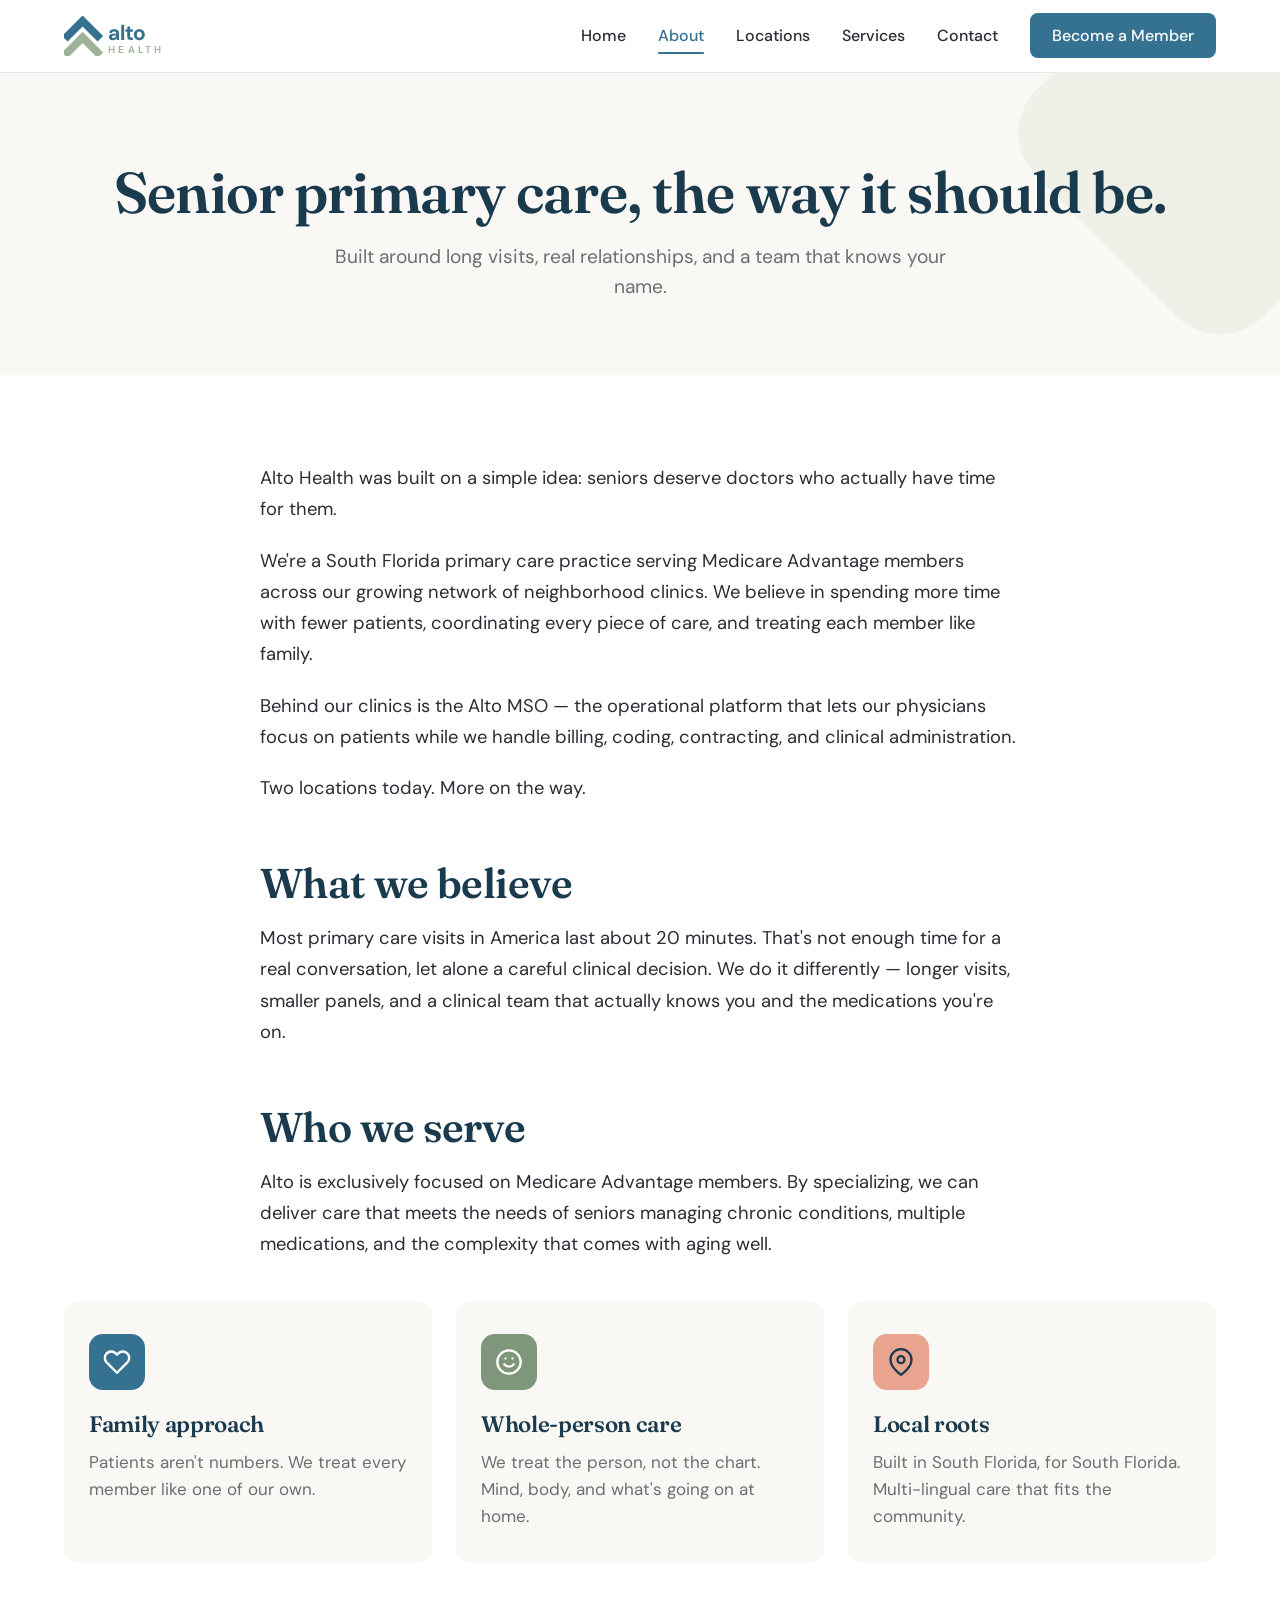
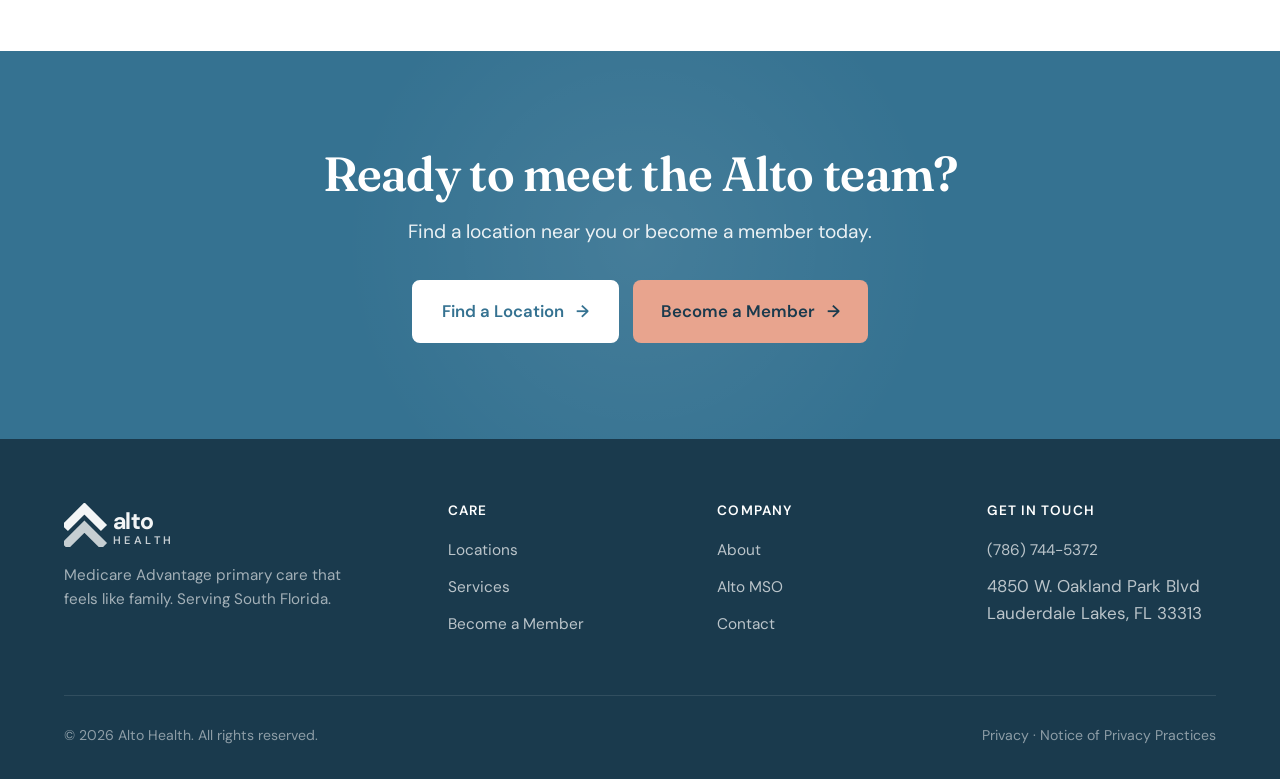
==== commit bedabe67: "3 — inline SVG logo, transparent, properly sized" ====
--- a/about.html
+++ b/about.html
@@ -4,7 +4,7 @@
 <meta charset="UTF-8" />
 <meta name="viewport" content="width=device-width, initial-scale=1.0" />
 <title>About | Alto Health</title>
-<meta name="description" content="Alto Health is a Medicare Advantage primary care practice serving South Florida — built around long visits, real relationships, and care that's coordinated for you." />
+<meta name="description" content="Alto Health is a Medicare Advantage primary care practice serving South Florida." />
 <link rel="preconnect" href="https://fonts.googleapis.com" />
 <link rel="preconnect" href="https://fonts.gstatic.com" crossorigin />
 <link href="https://fonts.googleapis.com/css2?family=Fraunces:opsz,wght@9..144,500;9..144,600;9..144,700&family=DM+Sans:wght@400;500;600;700&display=swap" rel="stylesheet" />
@@ -14,8 +14,13 @@
 
 <header class="site-header">
   <div class="nav-wrap">
-    <a href="index.html" class="brand">
-      <img src="images/alto-logo.jpg" alt="Alto Health" />
+    <a href="index.html" class="brand" aria-label="Alto Health home">
+      <svg class="alto-logo" xmlns="http://www.w3.org/2000/svg" viewBox="0 0 196 56" aria-label="Alto Health">
+  <path class="chevron-top" d="M5 28 L26 7 L47 28" stroke="#357291" stroke-width="11" fill="none" stroke-linecap="square" stroke-linejoin="miter"/>
+  <path class="chevron-bottom" d="M5 51 L26 30 L47 51" stroke="#9FB197" stroke-width="11" fill="none" stroke-linecap="square" stroke-linejoin="miter"/>
+  <text class="wordmark-alto" x="62" y="33" font-family="'DM Sans', system-ui, sans-serif" font-size="30" font-weight="700" fill="#357291" letter-spacing="-0.5">alto</text>
+  <text class="wordmark-health" x="62" y="52" font-family="'DM Sans', system-ui, sans-serif" font-size="14" font-weight="600" fill="#9FB197" letter-spacing="4.5">HEALTH</text>
+</svg>
     </a>
     <button class="mobile-toggle" aria-label="Toggle menu" onclick="document.querySelector('.nav-links').classList.toggle('open')">
       <span></span><span></span><span></span>
@@ -43,7 +48,7 @@
     <div class="about-body">
       <p>Alto Health was built on a simple idea: seniors deserve doctors who actually have time for them.</p>
       <p>We're a South Florida primary care practice serving Medicare Advantage members across our growing network of neighborhood clinics. We believe in spending more time with fewer patients, coordinating every piece of care, and treating each member like family.</p>
-      <p>Behind our clinics is the Alto MSO &mdash; the operational platform that lets our physicians focus on patients while we handle billing, coding, contracting, and clinical administration. It's the same model that allows the best primary care groups in the country to deliver exceptional care without the burnout.</p>
+      <p>Behind our clinics is the Alto MSO &mdash; the operational platform that lets our physicians focus on patients while we handle billing, coding, contracting, and clinical administration.</p>
       <p>Two locations today. More on the way.</p>
 
       <h2>What we believe</h2>
@@ -94,7 +99,12 @@
   <div class="container">
     <div class="footer-grid">
       <div>
-        <div class="footer-brand"><img src="images/alto-logo.jpg" alt="Alto Health" /></div>
+        <div class="footer-brand"><svg class="alto-logo alto-logo--white" xmlns="http://www.w3.org/2000/svg" viewBox="0 0 196 56" aria-label="Alto Health">
+  <path class="chevron-top" d="M5 28 L26 7 L47 28" stroke="#357291" stroke-width="11" fill="none" stroke-linecap="square" stroke-linejoin="miter"/>
+  <path class="chevron-bottom" d="M5 51 L26 30 L47 51" stroke="#9FB197" stroke-width="11" fill="none" stroke-linecap="square" stroke-linejoin="miter"/>
+  <text class="wordmark-alto" x="62" y="33" font-family="'DM Sans', system-ui, sans-serif" font-size="30" font-weight="700" fill="#357291" letter-spacing="-0.5">alto</text>
+  <text class="wordmark-health" x="62" y="52" font-family="'DM Sans', system-ui, sans-serif" font-size="14" font-weight="600" fill="#9FB197" letter-spacing="4.5">HEALTH</text>
+</svg></div>
         <p class="footer-tagline">Medicare Advantage primary care that feels like family. Serving South Florida.</p>
       </div>
       <div class="footer-col">
--- a/styles.css
+++ b/styles.css
@@ -1,23 +1,18 @@
 /* =========================================================
-   Alto Health — Shared Stylesheet
-   Brand: Senior-focused Medicare Advantage primary care
-   Palette sampled from actual Alto logo
+   Alto Health — Shared Stylesheet v3
+   Brand colors sampled from logo
+   Logo rendered as inline SVG (transparent, vector)
    ========================================================= */
 
 :root {
-  /* Brand colors — sampled from logo */
   --alto-teal: #357291;
   --alto-teal-dark: #264F66;
   --alto-teal-deep: #1A3A4D;
   --alto-sage: #9FB197;
   --alto-sage-dark: #7E967A;
-
-  /* Supporting */
   --navy-deep: #1A3A4D;
   --coral: #E8A48E;
   --coral-deep: #D08A75;
-
-  /* Neutrals */
   --cream: #FAF8F4;
   --cloud-white: #F5F2EC;
   --warm-tan: #E8E0D2;
@@ -25,19 +20,13 @@
   --cool-gray: #6B6E73;
   --charcoal: #2A2D34;
   --white: #FFFFFF;
-
-  /* Type */
   --font-display: "Fraunces", Georgia, serif;
   --font-sans: "DM Sans", -apple-system, BlinkMacSystemFont, sans-serif;
-
-  /* Layout */
   --max-width: 1200px;
   --gutter: 24px;
   --radius-sm: 8px;
   --radius-md: 14px;
   --radius-lg: 24px;
-
-  /* Shadows */
   --shadow-sm: 0 2px 8px rgba(26, 58, 77, 0.06);
   --shadow-md: 0 8px 24px rgba(26, 58, 77, 0.08);
   --shadow-lg: 0 18px 48px rgba(26, 58, 77, 0.12);
@@ -87,11 +76,25 @@
 }
 .nav-wrap {
   display: flex; align-items: center; justify-content: space-between;
-  padding: 16px var(--gutter);
+  padding: 14px var(--gutter);
   max-width: var(--max-width); margin: 0 auto; gap: 24px;
 }
-.brand { display: flex; align-items: center; text-decoration: none; flex-shrink: 0; }
-.brand img { height: 44px; width: auto; display: block; }
+
+/* LOGO — inline SVG */
+.brand {
+  display: flex; align-items: center; text-decoration: none; flex-shrink: 0;
+  height: 44px;
+}
+.alto-logo {
+  height: 40px;
+  width: auto;
+  display: block;
+}
+.alto-logo--white .chevron-top { stroke: rgba(255,255,255,0.95); }
+.alto-logo--white .chevron-bottom { stroke: rgba(255,255,255,0.75); }
+.alto-logo--white .wordmark-alto { fill: rgba(255,255,255,0.95); }
+.alto-logo--white .wordmark-health { fill: rgba(255,255,255,0.75); }
+
 .nav-links { display: flex; align-items: center; gap: 32px; list-style: none; margin: 0; padding: 0; }
 .nav-links a {
   color: var(--charcoal); font-weight: 500; font-size: 1rem;
@@ -119,9 +122,9 @@
 
 @media (max-width: 880px) {
   .nav-links {
-    position: fixed; top: 76px; right: -100%;
+    position: fixed; top: 72px; right: -100%;
     flex-direction: column; background: white;
-    width: 80%; max-width: 320px; height: calc(100vh - 76px);
+    width: 80%; max-width: 320px; height: calc(100vh - 72px);
     padding: 32px 24px; gap: 20px; align-items: flex-start;
     box-shadow: var(--shadow-lg); transition: right 0.3s ease;
   }
@@ -129,7 +132,8 @@
   .nav-links li { width: 100%; }
   .nav-cta { display: inline-block; }
   .mobile-toggle { display: block; }
-  .brand img { height: 38px; }
+  .alto-logo { height: 34px; }
+  .brand { height: 38px; }
 }
 
 /* BUTTONS */
@@ -151,7 +155,7 @@
 .btn-arrow::after { content: "→"; margin-left: 4px; transition: transform 0.2s ease; }
 .btn-arrow:hover::after { transform: translateX(3px); }
 
-/* HERO — clean, centered, balanced */
+/* HERO — clean, centered */
 .hero {
   background: var(--cream);
   padding: 120px 0 100px;
@@ -203,9 +207,7 @@
 
 /* VALUE PROPS */
 .value-props { background: white; }
-.value-grid {
-  display: grid; grid-template-columns: repeat(3, 1fr); gap: 28px; margin-top: 40px;
-}
+.value-grid { display: grid; grid-template-columns: repeat(3, 1fr); gap: 28px; margin-top: 40px; }
 .value-card {
   background: var(--cream); padding: 36px 28px; border-radius: var(--radius-md);
   transition: transform 0.25s ease, box-shadow 0.25s ease;
@@ -475,7 +477,7 @@
 .site-footer { background: var(--navy-deep); color: rgba(255,255,255,0.7); padding: 64px 0 32px; }
 .footer-grid { display: grid; grid-template-columns: 1.5fr 1fr 1fr 1fr; gap: 40px; margin-bottom: 48px; }
 .footer-brand { margin-bottom: 16px; }
-.footer-brand img { height: 44px; width: auto; filter: brightness(0) invert(1); opacity: 0.95; }
+.footer-brand .alto-logo { height: 44px; }
 .footer-tagline { color: rgba(255,255,255,0.6); font-size: 0.95rem; line-height: 1.6; max-width: 280px; }
 .footer-col h4 {
   color: white; font-family: var(--font-sans); font-size: 0.85rem; font-weight: 600;
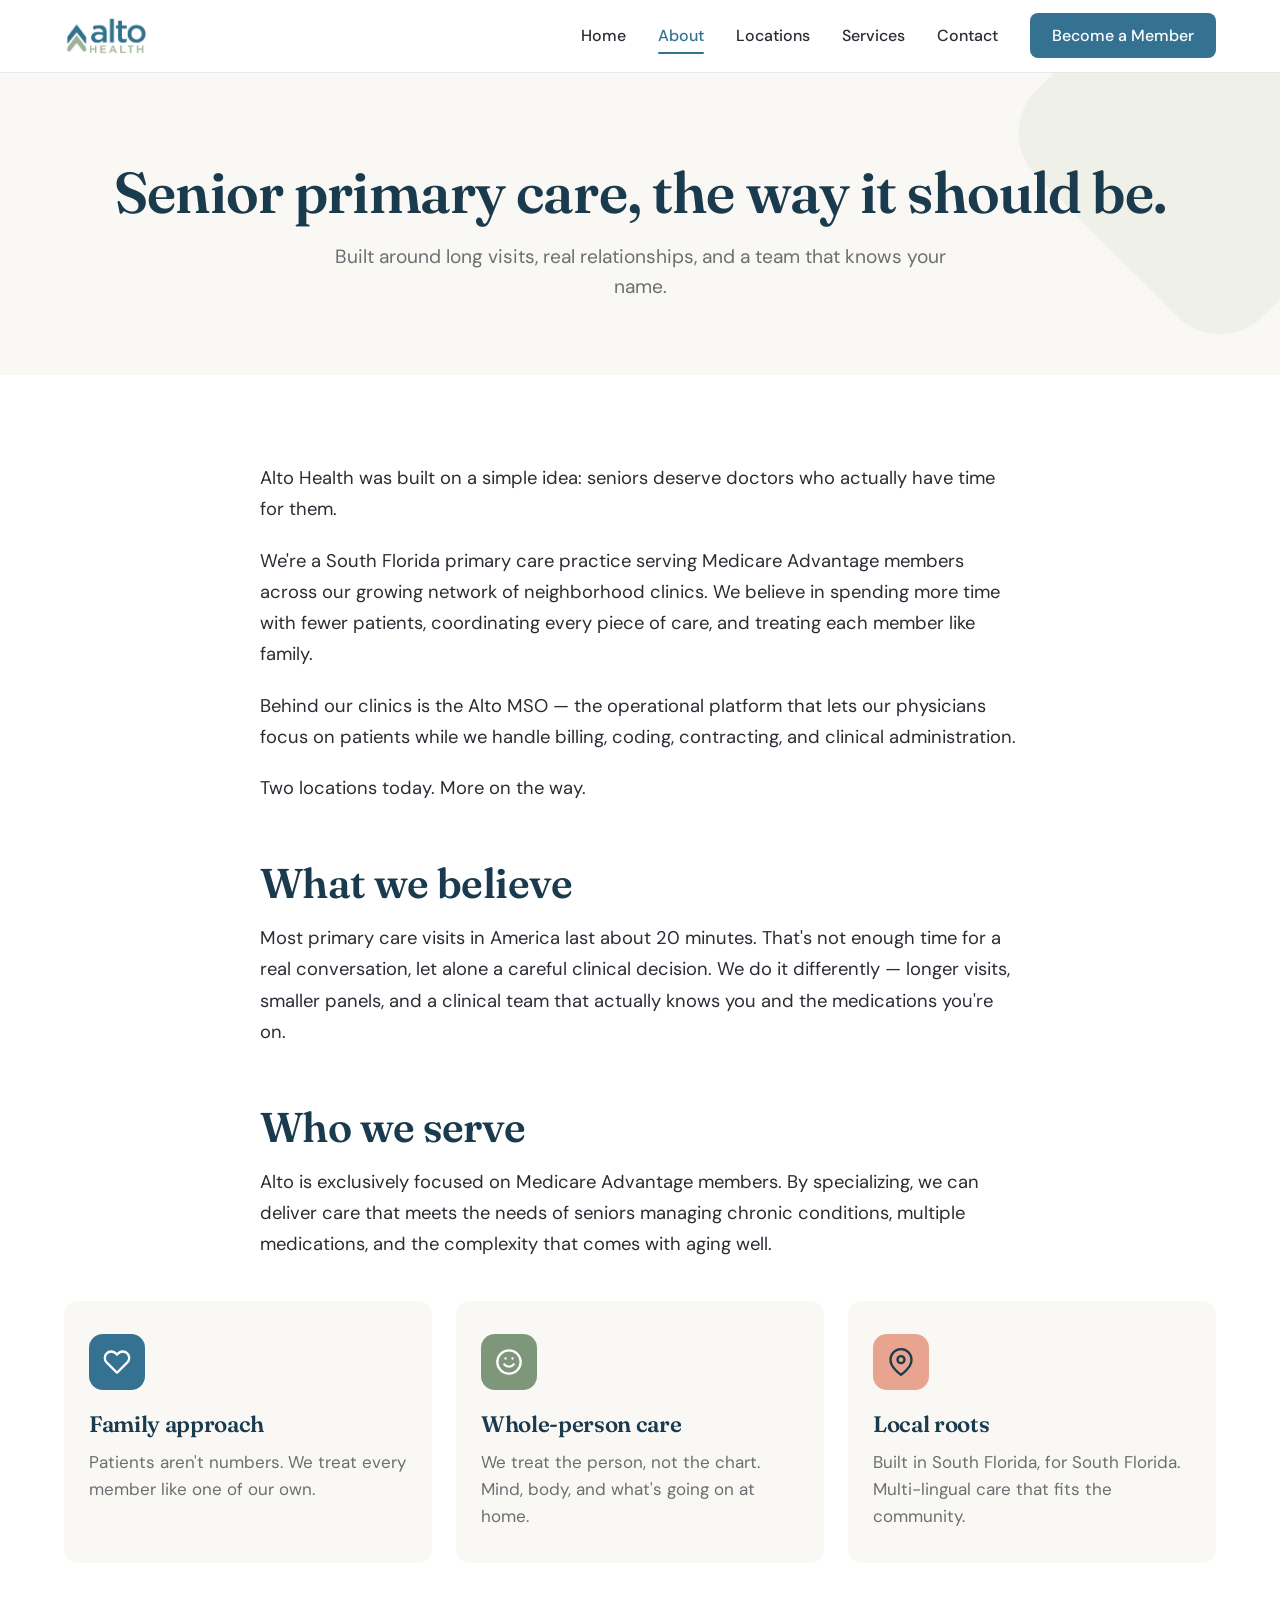
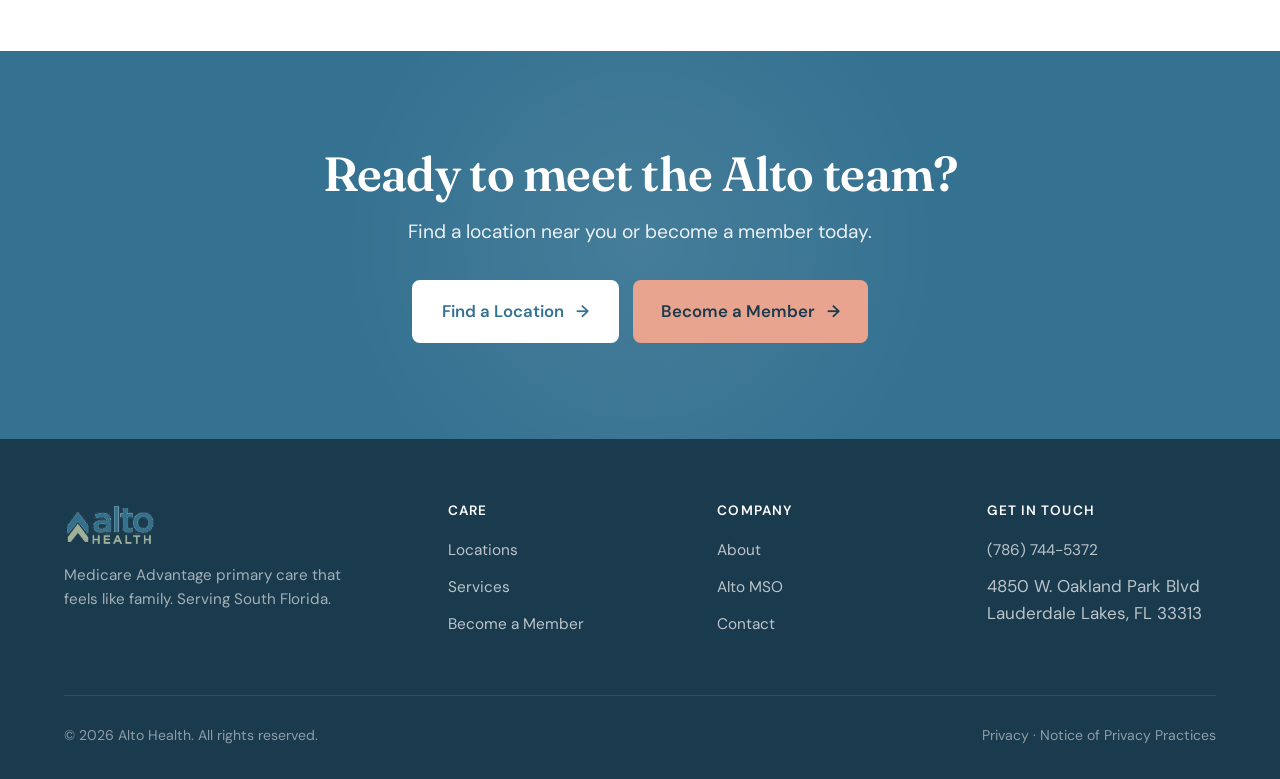
==== commit 4a9fb69f: "4" ====
--- a/about.html
+++ b/about.html
@@ -15,12 +15,7 @@
 <header class="site-header">
   <div class="nav-wrap">
     <a href="index.html" class="brand" aria-label="Alto Health home">
-      <svg class="alto-logo" xmlns="http://www.w3.org/2000/svg" viewBox="0 0 196 56" aria-label="Alto Health">
-  <path class="chevron-top" d="M5 28 L26 7 L47 28" stroke="#357291" stroke-width="11" fill="none" stroke-linecap="square" stroke-linejoin="miter"/>
-  <path class="chevron-bottom" d="M5 51 L26 30 L47 51" stroke="#9FB197" stroke-width="11" fill="none" stroke-linecap="square" stroke-linejoin="miter"/>
-  <text class="wordmark-alto" x="62" y="33" font-family="'DM Sans', system-ui, sans-serif" font-size="30" font-weight="700" fill="#357291" letter-spacing="-0.5">alto</text>
-  <text class="wordmark-health" x="62" y="52" font-family="'DM Sans', system-ui, sans-serif" font-size="14" font-weight="600" fill="#9FB197" letter-spacing="4.5">HEALTH</text>
-</svg>
+      <img src="images/alto-logo.png" alt="Alto Health" class="alto-logo" />
     </a>
     <button class="mobile-toggle" aria-label="Toggle menu" onclick="document.querySelector('.nav-links').classList.toggle('open')">
       <span></span><span></span><span></span>
@@ -99,12 +94,7 @@
   <div class="container">
     <div class="footer-grid">
       <div>
-        <div class="footer-brand"><svg class="alto-logo alto-logo--white" xmlns="http://www.w3.org/2000/svg" viewBox="0 0 196 56" aria-label="Alto Health">
-  <path class="chevron-top" d="M5 28 L26 7 L47 28" stroke="#357291" stroke-width="11" fill="none" stroke-linecap="square" stroke-linejoin="miter"/>
-  <path class="chevron-bottom" d="M5 51 L26 30 L47 51" stroke="#9FB197" stroke-width="11" fill="none" stroke-linecap="square" stroke-linejoin="miter"/>
-  <text class="wordmark-alto" x="62" y="33" font-family="'DM Sans', system-ui, sans-serif" font-size="30" font-weight="700" fill="#357291" letter-spacing="-0.5">alto</text>
-  <text class="wordmark-health" x="62" y="52" font-family="'DM Sans', system-ui, sans-serif" font-size="14" font-weight="600" fill="#9FB197" letter-spacing="4.5">HEALTH</text>
-</svg></div>
+        <div class="footer-brand"><img src="images/alto-logo.png" alt="Alto Health" class="alto-logo alto-logo--white" /></div>
         <p class="footer-tagline">Medicare Advantage primary care that feels like family. Serving South Florida.</p>
       </div>
       <div class="footer-col">
